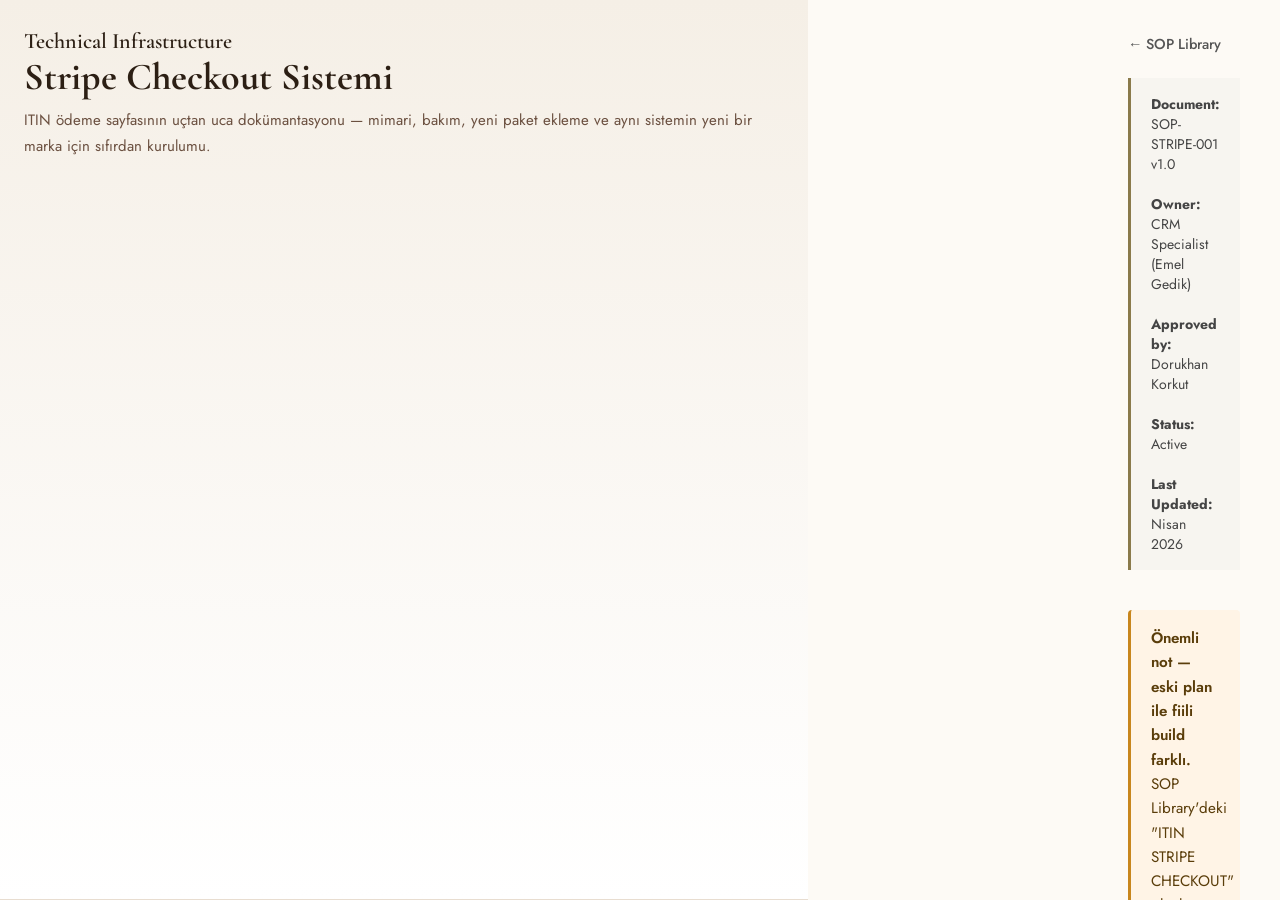
==== stripe_checkout.html @ e81fc083 "Add files via upload" ====
<!DOCTYPE html>
<html lang="tr">
<head>
<meta charset="UTF-8">
<meta name="viewport" content="width=device-width, initial-scale=1.0">
<title>Stripe Checkout Sistemi — Oguz Law SOP Library</title>
<link rel="preconnect" href="https://fonts.googleapis.com">
<link href="https://fonts.googleapis.com/css2?family=Cormorant+Garamond:wght@400;500;600;700&family=Jost:wght@300;400;500;600&family=JetBrains+Mono:wght@400;500&display=swap" rel="stylesheet">
<link rel="stylesheet" href="assets/styles.css">
<style>
/* SOP-specific fallback styles — global styles.css'te tanımlı değilse devreye girer */
.back-link { display: inline-block; margin-bottom: 1.5rem; font-family: 'Jost', sans-serif; font-size: 0.9rem; color: #555; text-decoration: none; }
.back-link:hover { color: #000; }

.doc-meta-bar { display: flex; flex-wrap: wrap; gap: 1.25rem; padding: 1rem 1.25rem; background: #f7f5f0; border-left: 3px solid #8a7a4b; margin: 0 0 2.5rem 0; font-family: 'Jost', sans-serif; font-size: 0.875rem; color: #444; }
.doc-meta-bar span { display: inline-block; }

.sop-section { margin-bottom: 3rem; }
.sop-section h2 { font-family: 'Cormorant Garamond', serif; font-weight: 600; font-size: 1.85rem; margin: 2rem 0 1rem 0; padding-bottom: 0.4rem; border-bottom: 1px solid #e6e0d4; }
.sop-section h3 { font-family: 'Jost', sans-serif; font-weight: 600; font-size: 1.15rem; margin: 1.5rem 0 0.75rem 0; color: #2a2a2a; }
.sop-section p, .sop-section li { font-family: 'Jost', sans-serif; font-size: 0.98rem; line-height: 1.65; color: #333; }
.sop-section ul, .sop-section ol { padding-left: 1.4rem; margin: 0.5rem 0 1rem 0; }
.sop-section li { margin-bottom: 0.4rem; }

.sop-section table { width: 100%; border-collapse: collapse; margin: 1rem 0 1.5rem 0; font-family: 'Jost', sans-serif; font-size: 0.9rem; }
.sop-section th, .sop-section td { padding: 0.65rem 0.85rem; text-align: left; border-bottom: 1px solid #e6e0d4; vertical-align: top; }
.sop-section th { background: #f7f5f0; font-weight: 600; color: #2a2a2a; }
.sop-section td code { font-size: 0.82rem; }

code { font-family: 'JetBrains Mono', monospace; font-size: 0.88em; background: #f4f1ea; padding: 0.1rem 0.4rem; border-radius: 3px; color: #5a4a1f; }
pre { font-family: 'JetBrains Mono', monospace; font-size: 0.85rem; background: #2a2620; color: #e8e2d0; padding: 1rem 1.25rem; border-radius: 4px; overflow-x: auto; line-height: 1.5; margin: 1rem 0; }
pre code { background: transparent; color: inherit; padding: 0; font-size: inherit; }

.callout { padding: 1rem 1.25rem; border-radius: 4px; margin: 1rem 0; font-family: 'Jost', sans-serif; font-size: 0.95rem; line-height: 1.6; }
.callout-warn { background: #fff4e6; border-left: 3px solid #c8861d; color: #5a3d0a; }
.callout-info { background: #eef3f7; border-left: 3px solid #5a7a9b; color: #1f3a55; }
.callout-danger { background: #fbeded; border-left: 3px solid #b54848; color: #5e1f1f; }
.callout strong { font-weight: 600; }

.step-list { counter-reset: step; padding-left: 0; list-style: none; }
.step-list > li { counter-increment: step; padding-left: 2.5rem; position: relative; margin-bottom: 1.1rem; }
.step-list > li::before { content: counter(step); position: absolute; left: 0; top: 0; width: 1.75rem; height: 1.75rem; background: #2a2620; color: #f7f5f0; border-radius: 50%; display: flex; align-items: center; justify-content: center; font-family: 'Jost', sans-serif; font-size: 0.85rem; font-weight: 500; }

.kv-grid { display: grid; grid-template-columns: max-content 1fr; gap: 0.5rem 1.25rem; margin: 0.75rem 0 1.5rem 0; font-family: 'Jost', sans-serif; font-size: 0.92rem; }
.kv-grid dt { font-weight: 600; color: #2a2a2a; }
.kv-grid dd { margin: 0; color: #444; }
</style>
</head>
<body class="site-doc">
<div class="hero">
  <div class="hero-inner">
    <div class="main-header-title">Technical Infrastructure</div>
    <h1 class="hero-title">Stripe Checkout Sistemi</h1>
    <p class="hero-sub">ITIN ödeme sayfasının uçtan uca dokümantasyonu — mimari, bakım, yeni paket ekleme ve aynı sistemin yeni bir marka için sıfırdan kurulumu.</p>
  </div>
</div>

<main class="main">
  <div class="content-area">

    <a href="index.html" class="back-link">← SOP Library</a>

    <div class="doc-meta-bar">
      <span><strong>Document:</strong> SOP-STRIPE-001 v1.0</span>
      <span><strong>Owner:</strong> CRM Specialist (Emel Gedik)</span>
      <span><strong>Approved by:</strong> Dorukhan Korkut</span>
      <span><strong>Status:</strong> Active</span>
      <span><strong>Last Updated:</strong> Nisan 2026</span>
    </div>

    <div class="callout callout-warn">
      <strong>Önemli not — eski plan ile fiili build farklı.</strong> SOP Library'deki "ITIN STRIPE CHECKOUT" planlama dokümanı, Stripe Checkout API (hosted checkout sayfasına redirect) üzerinden anlatılmıştı. <strong>Fiili build farklıdır:</strong> custom HTML formu içinde Stripe Elements + PaymentIntent API kullanılıyor. Bu SOP, fiili build'in dokümantasyonudur. Eski planlama dokümanı referans olarak tutulabilir ama operasyonel kararlarda bu SOP esas alınmalıdır.
    </div>

    <section class="sop-section">
      <h2>1. Amaç</h2>
      <p>Bu SOP, ITIN ödeme sayfasının teknik altyapısını dokümante eder. Ödeme akışının nasıl çalıştığı, hangi servislerin birbirine bağlandığı, gün içinde ne tür hatalarla karşılaşılabileceği, yeni paket eklenmesi gerektiğinde atılacak adımlar ve aynı sistemin yeni bir marka için kurulması istendiğinde izlenecek yol burada anlatılır.</p>
      <p>Bu doküman, sistemi devralacak veya bakımına dahil olacak her ekip üyesi için tek başvuru kaynağıdır.</p>
    </section>

    <section class="sop-section">
      <h2>2. Kapsam</h2>
      <ul>
        <li><strong>Frontend:</strong> Cloudflare Pages üzerinde host edilen tek sayfalık ödeme formu (<code>public/index.html</code>).</li>
        <li><strong>Backend:</strong> Cloudflare Pages Functions (serverless) — üç endpoint: <code>/create-payment-intent</code>, <code>/payment-success</code>, <code>/webhook</code>.</li>
        <li><strong>WordPress entegrasyonu:</strong> her paket için ayrı WordPress sayfası, ödeme formu iframe olarak gömülü.</li>
        <li><strong>Stripe hesabı:</strong> Oguz Law Stripe (live) ve test ortamı.</li>
        <li><strong>HubSpot entegrasyonu:</strong> Forms API submit + opsiyonel CRM API contact update.</li>
      </ul>
      <p>Bu SOP <strong>kapsam dışındadır</strong>: Stripe ürün/fiyat tasarımı (pazarlama kararı), WordPress sayfa içerikleri (içerik ekibi), Stripe ödeme uyuşmazlık (dispute) süreci.</p>
    </section>

    <section class="sop-section">
      <h2>3. Sistem Mimarisi</h2>

      <h3>3.1 Stack</h3>
      <ul>
        <li><strong>Hosting:</strong> Cloudflare Pages (statik sayfa) + Cloudflare Pages Functions (serverless API endpoint'leri). Build adımı yok, output dizini <code>public/</code>.</li>
        <li><strong>Ödeme:</strong> Stripe Elements (kart girişi) + Stripe PaymentIntent API (ödeme oluşturma).</li>
        <li><strong>CRM:</strong> HubSpot Forms API (tüm submit'ler) + HubSpot CRM API (token varsa contact property update).</li>
        <li><strong>Site:</strong> WordPress (paket sayfaları, iframe wrapper).</li>
      </ul>

      <h3>3.2 Repo yapısı</h3>
      <p>GitHub repo: <code>stripe-hubspot-main</code> (hesap: <code>accounts.itin</code>). Cloudflare hesabı: <code>admin@oguz.law</code>.</p>
<pre><code>stripe-hubspot-main/
├── public/
│   ├── index.html           ← Ödeme formu (statik)
│   └── logo.png
├── functions/
│   ├── create-payment-intent.js   → POST /create-payment-intent
│   ├── payment-success.js         → POST /payment-success
│   └── webhook.js                 → POST /webhook
├── DEPLOY-GUIDE.md
└── .gitignore</code></pre>
      <p><code>functions/</code> klasöründeki her dosya, Cloudflare Pages tarafından otomatik olarak aynı isimle bir API endpoint'ine dönüştürülür. Ayrı sunucu yok, Node.js çalıştırılmıyor.</p>

      <h3>3.3 Endpoint sorumlulukları</h3>
      <table>
        <thead><tr><th>Endpoint</th><th>Tetikleyici</th><th>Görev</th></tr></thead>
        <tbody>
          <tr><td><code>POST /create-payment-intent</code></td><td>Frontend formu submit</td><td>Stripe'tan fiyatı çek, customer search/create, PaymentIntent oluştur, metadata'ya UTM + tracking + müşteri bilgisi ekle, <code>client_secret</code> döndür.</td></tr>
          <tr><td><code>POST /payment-success</code></td><td>Frontend, ödeme onaylandıktan sonra</td><td>PaymentIntent'i Stripe'tan tekrar çekip <code>status === 'succeeded'</code> doğrula. HubSpot Forms API'ye submit. Token varsa CRM contact PATCH. PI metadata'sına <code>success_url</code> ekle.</td></tr>
          <tr><td><code>POST /webhook</code></td><td>Stripe webhook</td><td>Şu an sadece event tipini log'luyor. <strong>Gerçek iş yapmıyor</strong> — bilinen risk, bkz. §10.3.</td></tr>
        </tbody>
      </table>
    </section>

    <section class="sop-section">
      <h2>4. Uçtan Uca Ödeme Akışı</h2>
      <ol class="step-list">
        <li><strong>Kullanıcı WordPress paket sayfasını açar.</strong> Her paket için ayrı bir sayfa var (örn. <code>itin.com/standard-itin</code>). Sayfada Cloudflare ödeme formu iframe olarak gömülü, paket query param ile geçiriliyor: <code>?pkg=itin</code>.</li>
        <li><strong>Frontend açılışta UTM ve tracking yakalar.</strong> URL'den okur, <code>localStorage</code> ile birleştirir, <code>hubspotutk</code> cookie'sini de alır. Yakalanan alanlar: <code>utm_source/medium/campaign/term/content/id</code>, <code>gclid</code>, <code>fbclid</code>, <code>msclkid</code>, <code>referrer</code>, <code>landing_page</code>, first/last touch URL ve tarih, <code>page_history</code>, <code>page_views</code>, <code>device</code>, <code>browser_lang</code>.</li>
        <li><strong>Form doldurulur ve submit edilir.</strong> Frontend, <code>POST /create-payment-intent</code> çağırır. Body: email, ad-soyad, telefon, adres, <code>premiumSelected</code>, <code>pkg</code>, tracking bloğu.</li>
        <li><strong>Backend PaymentIntent hazırlar.</strong>
          <ul>
            <li>Stripe API'den base price çeker (gerekirse premium price'ı da).</li>
            <li><code>customers/search</code> ile email'e göre müşteri arar. Bulursa update eder, bulamazsa yeni oluşturur.</li>
            <li>PaymentIntent oluşturur. UTM, tracking, müşteri bilgisi, IP (Cloudflare <code>cf-connecting-ip</code> header'ından), paket bilgisi — hepsi PI <strong>metadata</strong>'sına yazılır.</li>
            <li><code>page_history</code>, Stripe metadata 500 karakter limiti nedeniyle path-only string'e sıkıştırılır.</li>
            <li><code>client_secret</code> frontend'e döner.</li>
          </ul>
        </li>
        <li><strong>Frontend Stripe ile ödemeyi onaylar.</strong> <code>stripe.confirmCardPayment(clientSecret, { payment_method: { card, billing_details } })</code>. Kart bilgisi Stripe'a doğrudan gider, sunucumuza dokunmaz (PCI scope dışında kalırız).</li>
        <li><strong>Ödeme başarılıysa frontend <code>POST /payment-success</code>'a istek atar.</strong> Burada PaymentIntent ID'si, contact data, paket, tracking, success URL gönderilir.</li>
        <li><strong>Backend ödemeyi server-side doğrular ve HubSpot'a yazar.</strong>
          <ul>
            <li>PaymentIntent'i tekrar çekip <code>status === 'succeeded'</code> kontrolü.</li>
            <li>HubSpot Forms API submit (Portal <code>44184085</code>, Form <code>bc104a87-0a64-42e3-abf7-1c9192975a9e</code>). UTM'ler native HubSpot field name'leriyle, <code>hutk</code> context'e ekli, payment info hidden field olarak.</li>
            <li><code>HUBSPOT_ACCESS_TOKEN</code> set ise CRM API üzerinden contact'ı email'le bulup property'leri PATCH eder: <code>payment_status</code>, <code>payment_amount</code>, <code>payment_id</code>, <code>last_payment_date</code>, <code>package_type</code>.</li>
          </ul>
        </li>
        <li><strong>Frontend thank-you sayfasına yönlendirir.</strong> <code>https://itin.com/thank-you/#&lt;params&gt;</code> — hash fragment, query değil (GA ve iframe parent için kasıtlı). Iframe içindeyse <code>window.top.location.href</code> kullanılır, üst pencere yönlendirilir.</li>
      </ol>
    </section>

    <section class="sop-section">
      <h2>5. Paket Konfigürasyonu</h2>

      <h3>5.1 Mevcut paketler ve Stripe Price ID'leri</h3>
      <p>Tek tek tanımlı: backend dosyasında (<code>functions/create-payment-intent.js</code>) ve frontend dosyasında (<code>public/index.html</code>). <strong>İkisi de güncellenmediği sürece paket çalışmaz.</strong></p>
      <table>
        <thead><tr><th>pkg key</th><th>Stripe Price ID</th><th>Display name</th></tr></thead>
        <tbody>
          <tr><td><code>itin</code></td><td><code>price_1SheP001jNNW3HJpUghBCbVh</code></td><td>Standard ITIN Preparation Service</td></tr>
          <tr><td><code>renew-itin</code></td><td><code>price_1ShePm01jNNW3HJpORDDd3qa</code></td><td>Renew ITIN Service</td></tr>
          <tr><td><code>ein</code></td><td><code>price_1SheQT01jNNW3HJplppxkpET</code></td><td>Standard EIN Application</td></tr>
          <tr><td><code>ein-nonres</code></td><td><code>price_1SheQo01jNNW3HJpKbtErtnj</code></td><td>EIN for Non-U.S. Residents</td></tr>
          <tr><td><code>llc</code></td><td><code>price_1SheRO01jNNW3HJpmSPaOINF</code></td><td>Standard LLC Formation</td></tr>
          <tr><td><code>llc-nonres</code></td><td><code>price_1SheRg01jNNW3HJpX6xsYvZq</code></td><td>LLC for Non-U.S. Residents</td></tr>
          <tr><td><code>bank-basic</code></td><td><code>price_1ShekY01jNNW3HJpkMEx12Q4</code></td><td>Basic Bank Account Package</td></tr>
          <tr><td><code>bank-full</code></td><td><code>price_1Sheks01jNNW3HJpw5vHCp9p</code></td><td>Full-Service Banking Setup Bundle</td></tr>
          <tr><td><code>test</code></td><td><code>price_1SpDNq01jNNW3HJplWLshgql</code></td><td>Test ITIN</td></tr>
          <tr><td><code>test2</code></td><td><code>price_1T2vt701jNNW3HJpM1bjMkPg</code></td><td>Test ITIN 2</td></tr>
        </tbody>
      </table>

      <h3>5.2 Premium add-on</h3>
      <ul>
        <li><strong>Live:</strong> <code>price_1SuIWr01jNNW3HJpjoAJkCMa</code></li>
        <li><strong>Test:</strong> <code>price_1SucRy01jNNW3HJp87IDczJ1</code></li>
      </ul>
      <p>Sadece <code>test</code> ve <code>test2</code> paketleri test premium price'ı kullanır. Diğer tüm paketler live premium price'ı kullanır. Bu mantık <code>create-payment-intent.js</code> içinde <code>premiumPriceId</code> değişkeniyle çözümlenir.</p>

      <h3>5.3 Frontend display config</h3>
      <p>Frontend'deki <code>PACKAGES</code> nesnesi <strong>backend ile aynı key'leri</strong> kullanır ama sadece görsel bilgi içerir: <code>name</code> (başlık), <code>sub</code> (alt başlık), <code>base</code> (gösterim fiyatı), <code>upsellDesc</code> (premium upsell açıklaması). Fiili tahsilat tutarı her zaman Stripe'tan çekilir — frontend'deki sayı sadece görsel.</p>

      <div class="callout callout-info">
        <strong>Neden iki yerde tutuyoruz?</strong> Backend Stripe API'yi konuşur, fiyatı her ödeme öncesi gerçek zamanlı çeker (manipülasyon riski yok). Frontend ise sayfa render olur olmaz fiyatı göstermek zorunda — bu yüzden hızlı bir hardcoded değere ihtiyacı var. İki yerde tutarlı kalmaları operasyonel sorumluluktur.
      </div>
    </section>

    <section class="sop-section">
      <h2>6. WordPress Entegrasyonu</h2>
      <p>Mevcut pattern: her paket için ayrı bir WordPress sayfası açılır. Sayfada <strong>HTML widget</strong> içine iframe gömülür. Iframe, Cloudflare Pages URL'ine <code>?pkg=&lt;key&gt;</code> query param ile yönlendirilir.</p>
<pre><code>&lt;div style="max-width:700px;margin:0 auto;"&gt;
  &lt;iframe
    src="https://stripe-hubspot2.pages.dev/?pkg=itin"
    style="width:100%;border:none;min-height:100vh;"
    id="payment-frame"&gt;&lt;/iframe&gt;
&lt;/div&gt;

&lt;script&gt;
window.addEventListener('message', function(e) {
  if (e.data &amp;&amp; e.data.type === 'resize') {
    document.getElementById('payment-frame').style.height = e.data.height + 'px';
  }
});
&lt;/script&gt;</code></pre>
      <p>Iframe yüksekliği <code>postMessage</code> ile ödeme formundan parent pencereye gönderilir, otomatik resize olur. Sayfa template'i <strong>Full Width</strong> olmalı (sidebar yok).</p>
    </section>

    <section class="sop-section">
      <h2>7. Environment Variables</h2>
      <p>Cloudflare Pages → Settings → Environment Variables → Production altında tanımlanır. Değişiklik sonrası <strong>en son deployment'i Retry etmek zorunlu</strong> — yoksa yeni env var'lar pickup edilmez.</p>
      <table>
        <thead><tr><th>Variable</th><th>Zorunlu</th><th>Açıklama</th></tr></thead>
        <tbody>
          <tr><td><code>STRIPE_SECRET_KEY</code></td><td>Evet</td><td><code>sk_live_…</code> — Stripe Dashboard → Developers → API Keys'ten alınır. Yoksa <code>/create-payment-intent</code> 500 döner.</td></tr>
          <tr><td><code>HUBSPOT_ACCESS_TOKEN</code></td><td>Hayır</td><td>Set ise CRM contact property update yapılır. Yoksa sadece Forms API submit gider.</td></tr>
          <tr><td><code>ALLOWED_ORIGIN</code></td><td>Önerilir</td><td>CORS için. Set değilse <code>*</code> fallback (production'da önerilmez).</td></tr>
        </tbody>
      </table>
      <div class="callout callout-warn">
        <strong>Stripe publishable key</strong> (<code>pk_live_…</code>) <code>public/index.html</code> içinde <strong>hardcoded</strong>. Bu güvenlik açığı değildir (publishable key zaten halka açıktır), ama test/live arasında geçişte unutulan alanlardan biridir. Bkz. §10.5.
      </div>
    </section>

    <section class="sop-section">
      <h2>8. UTM ve HubSpot Entegrasyonu</h2>

      <h3>8.1 UTM yakalama</h3>
      <p>Frontend <code>captureUtms()</code> fonksiyonu sayfa açılır açılmaz çalışır:</p>
      <ol>
        <li>URL query string'inden UTM ve tracking parametrelerini okur.</li>
        <li><code>localStorage</code> ile birleştirir (boş kalan alanları doldurur, dolu olanları saklar).</li>
        <li><code>document.referrer</code>'ı yakalar.</li>
        <li><code>hubspotutk</code> cookie'sini okur.</li>
        <li>Device tipi ve browser dilini ekler.</li>
      </ol>

      <h3>8.2 HubSpot Forms API submit</h3>
      <p>Her başarılı ödemede tetiklenir:</p>
      <div class="kv-grid">
        <dt>Portal ID</dt><dd><code>44184085</code></dd>
        <dt>Form ID</dt><dd><code>bc104a87-0a64-42e3-abf7-1c9192975a9e</code></dd>
        <dt>Endpoint</dt><dd><code>https://api.hsforms.com/submissions/v3/integration/submit/&lt;portalId&gt;/&lt;formId&gt;</code></dd>
      </div>
      <p>Submit edilen alanlar: <code>firstname</code>, <code>lastname</code>, <code>email</code>, <code>phone</code>, UTM beşlisi, <code>gclid</code>/<code>fbclid</code>/<code>msclkid</code>/<code>utm_id</code>, <code>referrer</code>, <code>landing_page</code>, <code>payment_status</code>, <code>payment_amount</code>, <code>payment_id</code>, <code>package_type</code>. Context'te <code>hutk</code> taşınır — bu HubSpot'un mevcut browser session'ıyla bağ kurmasını sağlar.</p>

      <h3>8.3 HubSpot CRM API contact update (opsiyonel)</h3>
      <p><code>HUBSPOT_ACCESS_TOKEN</code> set ise: contact email ile aranır, bulunursa property'leri PATCH'lenir. Bu sayede HubSpot'ta contact kaydında payment property'leri güncel kalır. Token yoksa bu adım atlanır, sadece form submit kalır.</p>
    </section>

    <section class="sop-section">
      <h2>9. Bakım ve İşletme</h2>

      <h3>9.1 Deploy</h3>
      <p>GitHub'a <code>main</code> branch'e push otomatik Cloudflare Pages deployment'ını tetikler. Build adımı yok, deployment ortalama 30-60 saniye. <strong>Hotfix'ler doğrudan main'e push edilebilir</strong> — staging branch yok.</p>

      <h3>9.2 Loglar</h3>
      <p>Cloudflare Dashboard → Workers &amp; Pages → ilgili proje → <strong>Functions → Real-time Logs</strong>. Tüm <code>console.log</code>/<code>console.error</code> çıktıları burada görünür. Hata debugging için <code>create-payment-intent.js</code> içindeki <code>debugStep</code> değişkeni ne aşamada hata aldığını söyler (örn. <code>"DEBUG [customer-search]: …"</code>).</p>

      <h3>9.3 Bilinen gotchas</h3>
      <ol>
        <li><strong>Webhook signature verification yok.</strong> <code>webhook.js</code>, Stripe'tan gelen payload'ı parse edip log'luyor ama <code>stripe-signature</code> header'ını doğrulamıyor. Şu an webhook spoof edilebilir. Production'da signature verify edilmeli.</li>
        <li><strong>Webhook handler aslında iş yapmıyor.</strong> Sadece log'luyor. Asıl HubSpot submit <code>/payment-success</code> üzerinden frontend tetiklemesiyle gidiyor. <strong>Risk:</strong> Kullanıcı tarayıcısı <code>/payment-success</code> isteğini atmadan kapatırsa ödeme Stripe'ta görünür ama HubSpot'ta kayıt oluşmaz. <em>Çözüm:</em> webhook'u gerçek handler'a çevirmek (uzun vadeli iş).</li>
        <li><strong>HubSpot submit fail-silent.</strong> Try/catch ile yutuluyor, sadece <code>console.error</code>. Frontend'e hata dönmüyor — kullanıcı thank-you sayfasına gidiyor ama CRM'de kayıt olmamış olabilir. Loglardan kontrol edilmeli.</li>
        <li><strong>Stripe customer search eventual consistency.</strong> Yeni oluşmuş bir customer hemen aranınca bulunamayabilir, sistem yeniden create eder → duplicate Stripe customer oluşur. Çözüm gelecek versiyona kalmıştır; şimdilik aynı email'le çok hızlı arka arkaya iki ödeme yapılırsa Stripe Dashboard'da temizlik gerekebilir.</li>
        <li><strong>Test/Live geçişi manuel.</strong> Otomatik switch yok. Test'e geçmek için: <code>public/index.html</code>'de <code>stripe_pk</code> değerini <code>pk_test_…</code> ile değiştir + Cloudflare env var'larında <code>STRIPE_SECRET_KEY</code>'i <code>sk_test_…</code> yap + deployment retry. Live'a dönüşte aynı işlemi tersine yap.</li>
        <li><strong>Stripe metadata 500 karakter limiti.</strong> <code>page_history</code> kırpılıyor ama uzun referrer/URL'lerde Stripe API 400 dönebilir. Yeni alan eklerken <code>.substring(0, 500)</code> uygulanmalı.</li>
        <li><strong>Iframe'in yüksekliği parent'a postMessage ile gidiyor.</strong> Parent script'i çalışmazsa scroll bar oluşur. WordPress sayfası kurulurken script'in eklendiğinden emin ol.</li>
      </ol>

      <h3>9.4 Test kartları</h3>
      <table>
        <thead><tr><th>Kart</th><th>Sonuç</th></tr></thead>
        <tbody>
          <tr><td><code>4242 4242 4242 4242</code></td><td>Başarılı</td></tr>
          <tr><td><code>4000 0000 0000 0002</code></td><td>Reddedildi</td></tr>
          <tr><td><code>4000 0027 6000 3184</code></td><td>3D Secure prompt</td></tr>
        </tbody>
      </table>
      <p>Geçerli herhangi bir gelecek tarihi ve 3 haneli CVC kullanılabilir.</p>
    </section>

    <section class="sop-section">
      <h2>10. Yeni Paket Ekleme — Adım Adım</h2>
      <p>Mevcut sisteme yeni bir paket eklemek istendiğinde izlenecek sıra. Mevcut marka için (yani aynı Stripe ve HubSpot hesabı altında) geçerlidir; yeni marka için bkz. §11.</p>

      <ol class="step-list">
        <li><strong>Stripe Dashboard'da product ve price oluştur.</strong> Stripe → Products → Add product. Tek seferlik ödeme (one-time) seç, fiyatı gir, kaydet. Oluşan <strong>Price ID</strong>'yi kopyala (<code>price_…</code> ile başlar). Test mod ve live mod için ayrı Price ID'ler vardır — ikisini de oluştur.</li>

        <li><strong>Backend'i güncelle:</strong> <code>functions/create-payment-intent.js</code>. Dosyanın en üstündeki <code>PACKAGES</code> nesnesine yeni satır ekle:
<pre><code>'yeni-paket-key': {
    price: 'price_XXXXXXXXXX',
    name: 'Görünür Paket Adı'
}</code></pre>
        </li>

        <li><strong>Frontend'i güncelle:</strong> <code>public/index.html</code>. <code>PACKAGES</code> nesnesine aynı key ile yeni satır ekle:
<pre><code>'yeni-paket-key': {
    name: 'Görünür Paket Adı',
    sub: 'Alt başlık',
    base: 297,
    upsellDesc: 'Premium upsell açıklaması.'
}</code></pre>
          <strong>Önemli:</strong> Backend ve frontend key'leri tıpatıp aynı olmalı. Tutarsızlık olursa frontend default <code>itin</code>'e döner.
        </li>

        <li><strong>Commit ve push.</strong> Git üzerinden main branch'e push. Cloudflare Pages otomatik deploy eder, yaklaşık 30-60 saniye.</li>

        <li><strong>WordPress'te yeni paket sayfası oluştur.</strong> Yeni sayfa aç, HTML widget ekle, §6'daki iframe kodunu kopyala, <code>?pkg=yeni-paket-key</code> olarak güncelle. Template Full Width yap. Yayınla.</li>

        <li><strong>Test modunda doğrula.</strong> Önce test moduna geç (§9.3 madde 5). Yeni paket sayfasını aç, test kartı ile ödeme dene. Kontrol listesi:
          <ul>
            <li>Ödeme formunda doğru paket adı, fiyat, premium açıklaması görünüyor mu?</li>
            <li>Test kartı ile ödeme tamamlanıyor mu?</li>
            <li>Stripe Dashboard'ta PaymentIntent oluşmuş ve metadata'da paket bilgisi doğru mu?</li>
            <li>HubSpot'a contact düşüyor mu? (Form submission'ları kontrol et.)</li>
            <li>Thank-you sayfasına yönlendirme oluyor mu?</li>
          </ul>
        </li>

        <li><strong>Live moda geri dön.</strong> Test pk/sk değerlerini geri al, deployment retry et.</li>

        <li><strong>Live ortamda son bir kontrol yap.</strong> Mümkünse en düşük tutarlı bir test paketi üzerinden gerçek bir ödeme dene (sonradan refund), çünkü test mod ve live mod arasında bazen farklılıklar çıkabilir.</li>
      </ol>
    </section>

    <section class="sop-section">
      <h2>11. Yeni Marka için Sıfırdan Kurulum — Adım Adım</h2>
      <p>Aynı sistemin başka bir marka (örn. yeni bir LLC, ayrı bir hizmet hattı) için kurulması gerektiğinde izlenecek yol. Bu, mevcut sistemin <strong>klonlanıp</strong> yeni Stripe ve HubSpot hesaplarına bağlanmasıdır.</p>

      <h3>11.1 Hazırlık</h3>
      <ol class="step-list">
        <li><strong>Stripe hesabını hazırla.</strong> Yeni marka için ayrı bir Stripe hesabı varsa o kullanılır; yoksa mevcut hesap altında ürün eklenebilir (multi-brand karar). Karar netleşene kadar başlamayın.</li>
        <li><strong>HubSpot brand kararı.</strong> Aynı HubSpot portal'ı içinde ayrı brand olarak mı kurulacak, yoksa ayrı portal'a mı gidecek? <em>Bkz. SOP Library → "HubSpot Internal Kurallar"</em>. Genelde aynı portal'da brand olarak ayrılır.</li>
        <li><strong>Domain ve URL planı.</strong> Ödeme sayfası hangi subdomain altında olacak? (örn. <code>pay.yenimarka.com</code>). WordPress siteye bağlanacak mı?</li>
      </ol>

      <h3>11.2 Stripe ürünlerini ve fiyatlarını oluştur</h3>
      <ol class="step-list">
        <li>Stripe Dashboard → Products → her paket için product + price oluştur.</li>
        <li>Premium add-on varsa onu da ayrı price olarak oluştur.</li>
        <li>Hem test hem live için ayrı Price ID'ler kaydet — iki ortam ayrı yönetilir.</li>
        <li>Tüm Price ID'leri bir dokümana not et (örn. Google Sheets) — repo güncellenirken bu dokümandan kopyalanacak.</li>
      </ol>

      <h3>11.3 HubSpot tarafını hazırla</h3>
      <ol class="step-list">
        <li>HubSpot → Marketing → Forms → yeni form oluştur. Form ödeme akışına özel: <code>firstname</code>, <code>lastname</code>, <code>email</code>, <code>phone</code> + UTM alanları + payment hidden field'ları (<code>payment_status</code>, <code>payment_amount</code>, <code>payment_id</code>, <code>package_type</code>).</li>
        <li>Form'un brand'ini doğru seç (HubSpot Internal Kurallar SOP'una göre).</li>
        <li><strong>Portal ID</strong> ve <strong>Form GUID</strong> değerlerini al — repo'da bunlar değişecek.</li>
        <li>(Opsiyonel) HubSpot Private App üzerinden access token oluştur — CRM contact property update'i için. Custom property olarak <code>payment_status</code>, <code>payment_amount</code>, <code>payment_id</code>, <code>last_payment_date</code>, <code>package_type</code> ekle (yoksa).</li>
      </ol>

      <h3>11.4 Repo'yu klonla ve özelleştir</h3>
      <ol class="step-list">
        <li>Mevcut <code>stripe-hubspot-main</code> repo'sunu yeni bir repo'ya kopyala (örn. <code>stripe-hubspot-yenimarka</code>). Fork değil, yeni repo — birbirinden bağımsız ilerleyecekler.</li>

        <li><strong><code>functions/create-payment-intent.js</code></strong> içinde:
          <ul>
            <li><code>PACKAGES</code> nesnesini yeni markanın paketleriyle baştan yaz.</li>
            <li><code>PREMIUM_PRICE</code> ve <code>PREMIUM_TEST</code> sabitlerini yeni Price ID'lerle güncelle (premium add-on yoksa kaldır).</li>
          </ul>
        </li>

        <li><strong><code>functions/payment-success.js</code></strong> içinde:
          <ul>
            <li><code>HS_PORTAL_ID</code> ve <code>HS_FORM_ID</code> değerlerini yeni HubSpot bilgileriyle değiştir.</li>
            <li>HubSpot custom property isimleri farklıysa <code>updateHubSpotContact</code> içindeki property map'i güncelle.</li>
          </ul>
        </li>

        <li><strong><code>public/index.html</code></strong> içinde:
          <ul>
            <li><code>PACKAGES</code> nesnesini yeni markanın paketleriyle baştan yaz (backend'le birebir aynı key'ler).</li>
            <li><code>CFG.stripe_pk</code> değerini yeni markanın <code>pk_live_…</code> publishable key'iyle değiştir.</li>
            <li>Logo'yu <code>public/logo.png</code> içinde değiştir.</li>
            <li>Başlıklar, renkler, success URL (<code>https://yenimarka.com/thank-you/#…</code>) gibi marka-spesifik alanları güncelle.</li>
          </ul>
        </li>

        <li><strong><code>DEPLOY-GUIDE.md</code></strong>'i güncelle — yeni domain, yeni env var değerleri, yeni Stripe hesabı referansları. Bu doküman başka birisi devraldığında ilk okuyacağı şey.</li>
      </ol>

      <h3>11.5 Cloudflare Pages projesi oluştur</h3>
      <ol class="step-list">
        <li>Cloudflare Dashboard → Workers &amp; Pages → Create → Pages → Connect to Git → yeni repo'yu seç.</li>
        <li>Build command boş, build output dir <code>public</code>.</li>
        <li>Save and Deploy. İlk deploy <code>&lt;proje-adi&gt;.pages.dev</code> URL'ini verir.</li>
        <li>Settings → Environment Variables → Production:
          <ul>
            <li><code>STRIPE_SECRET_KEY</code>: yeni markanın <code>sk_live_…</code></li>
            <li><code>HUBSPOT_ACCESS_TOKEN</code>: (opsiyonel)</li>
            <li><code>ALLOWED_ORIGIN</code>: <code>https://yenimarka.com</code></li>
          </ul>
        </li>
        <li>Deployments → en son deployment'ı Retry — env var'lar pickup olur.</li>
        <li><strong>(Önerilir)</strong> Custom domain ekle: <code>pay.yenimarka.com</code> CNAME → <code>&lt;proje-adi&gt;.pages.dev</code>.</li>
      </ol>

      <h3>11.6 Stripe webhook bağla</h3>
      <ol class="step-list">
        <li>Stripe Dashboard → Developers → Webhooks → Add endpoint.</li>
        <li>URL: <code>https://pay.yenimarka.com/webhook</code> (veya pages.dev URL'i).</li>
        <li>Event'ler: <code>payment_intent.succeeded</code>, <code>payment_intent.payment_failed</code>.</li>
        <li><div class="callout callout-warn" style="margin: 0.5rem 0;"><strong>Hatırlatma:</strong> webhook handler şu an signature verify etmiyor (§9.3 madde 1). Yeni marka kurulumu fırsattır — bu handler'ı düzgün implemente et: webhook secret'ı env var'a koy, signature doğrula, gerçek HubSpot submit'i webhook'tan tetikle (frontend bağımlılığını kaldır).</div></li>
      </ol>

      <h3>11.7 WordPress entegrasyonu</h3>
      <ol class="step-list">
        <li>Yeni markanın WordPress sitesinde her paket için ayrı sayfa aç.</li>
        <li>Her sayfada §6'daki iframe kodunu kullan, <code>src</code>'yi yeni Cloudflare URL'ine çevir, <code>?pkg=&lt;key&gt;</code> uygun olsun.</li>
        <li>Sayfa template'i Full Width.</li>
        <li>Yayınlamadan önce iframe yüksekliğinin postMessage ile düzgün resize olduğunu kontrol et.</li>
      </ol>

      <h3>11.8 Test ve canlıya alma</h3>
      <ol class="step-list">
        <li>İlk deploy'ı önce test mod ile yap: <code>pk_test_…</code> + <code>sk_test_…</code>.</li>
        <li>Her paket sayfasını test kartıyla test et (§9.4).</li>
        <li>Stripe Dashboard ve HubSpot'ta verinin düzgün düştüğünü kontrol et — özellikle UTM ve metadata.</li>
        <li>Test geçtikten sonra live anahtarlara geç, deployment retry.</li>
        <li>Live ortamda en düşük tutarlı paketle 1 gerçek ödeme yap, refund et — production sanity check.</li>
        <li>Test mode onayı için <strong>Dorukhan Korkut</strong>'a not düş (mevcut sistemde olduğu gibi).</li>
      </ol>
    </section>

    <section class="sop-section">
      <h2>12. Zapier Entegrasyonu (Legacy)</h2>
      <p>Zapier'da iki Zap bu ödeme akışına bağlı: <strong>Zap #15</strong> (Stripe → completed checkout session) ve <strong>Zap #18</strong> (Stripe → new payment). <em>Bkz. Zapier Active Automations — Master Reference.</em></p>
      <p>Mevcut custom checkout (PaymentIntent) sistemi bu Zap'ları doğrudan tetiklemez. Ancak <strong>eski Stripe Payment Link'ler hâlâ aktif</strong> — birisi eski bir link üzerinden ödeme yaparsa Zap #15 ve #18 devreye girer. Bu yüzden iki Zap da kapatılmamalı, legacy fallback olarak duruyor.</p>
      <div class="callout callout-info">
        Yeni paket eklerken eski Payment Link'lerle bir alakası yok — onları görmezden gelebilirsin. Yeni marka kurulumunda da Zapier tarafına dokunmaya gerek yok, çünkü yeni sistemde HubSpot submit doğrudan <code>/payment-success</code> üzerinden gidiyor.
      </div>
    </section>

    <section class="sop-section">
      <h2>13. Owner ve İletişim</h2>
      <div class="kv-grid">
        <dt>Sistem sahibi</dt><dd>Emel Gedik (CRM Specialist)</dd>
        <dt>Test mode onayı</dt><dd>Dorukhan Korkut</dd>
        <dt>GitHub hesabı</dt><dd><code>accounts.itin@…</code></dd>
        <dt>Cloudflare hesabı</dt><dd><code>admin@oguz.law</code></dd>
        <dt>Stripe hesabı</dt><dd>Oguz Law Stripe (live + test)</dd>
        <dt>HubSpot Portal</dt><dd><code>44184085</code></dd>
      </div>
    </section>

    <section class="sop-section">
      <h2>14. İlgili Dokümanlar</h2>
      <ul>
        <li><strong>Zapier Active Automations — Master Reference</strong> (Zap #15, #16, #17, #18 — eski Payment Link akışı)</li>
        <li><strong>HubSpot Internal Kurallar</strong> (yeni marka kurulumunda brand seçimi)</li>
        <li><strong>WhatsApp UTM Tracking SOP v1.1</strong> (UTM mantığının diğer tarafı — kullandığımız UTM key'leri tutarlı kalsın diye)</li>
        <li>Repo: <code>stripe-hubspot-main</code> (GitHub) — güncel kod ve <code>DEPLOY-GUIDE.md</code></li>
        <li>Eski planlama dokümanı: <em>SOP Library → ITIN STRIPE CHECKOUT</em> — referans için, fiili build farklıdır (bkz. üstteki uyarı).</li>
      </ul>
    </section>

    <section class="sop-section">
      <h2>15. İyileştirme Önerileri (Backlog)</h2>
      <p>Sistemin şu an çalışan ama gelecekte ele alınması gereken noktaları:</p>
      <ol>
        <li>Webhook signature verification'ı implemente et — şu an spoof edilebilir durumda.</li>
        <li>HubSpot submit'i webhook'a taşı — frontend kapanırsa kayıt kaybolma riskini ortadan kaldırır.</li>
        <li>Test/live geçişini env var ile otomatikleştir — publishable key hardcoded olmaktan çıksın.</li>
        <li>Stripe customer search retry mantığı ekle — duplicate customer riskine karşı.</li>
        <li>HubSpot submit hatalarını monitoring'e bağla (örn. Slack alert) — fail-silent davranışı yerine.</li>
      </ol>
    </section>

    <p class="footer-note">Oguz Law Internal — Confidential</p>

  </div>
</main>
</body>
</html>
---- assets/styles.css ----
:root {
  --bg:#FDFAF5;--sidebar-bg:#1C1410;--sidebar-hover:#2E1F16;--sidebar-active:#3D2A1E;
  --accent:#C9873A;--accent-light:#E8A85C;--text:#2C1F14;--text-light:#6B5040;
  --text-muted:#9B7A5E;--border:#E8DDD0;--card-bg:#FFFFFF;--header-bg:#F5EFE6;
  --code-bg:#1C1410;--shadow:0 2px 16px rgba(44,31,20,.08);--shadow-hover:0 8px 32px rgba(44,31,20,.16);
  --sidebar-w:280px;
}
*{margin:0;padding:0;box-sizing:border-box;}html{scroll-behavior:smooth;}
body{font-family:'Jost',sans-serif;background:var(--bg);color:var(--text);display:flex;height:100vh;overflow:hidden;}
.sidebar{width:var(--sidebar-w);min-width:var(--sidebar-w);background:var(--sidebar-bg);height:100vh;overflow-y:auto;display:flex;flex-direction:column;position:fixed;left:0;top:0;bottom:0;z-index:100;scrollbar-width:thin;scrollbar-color:#3D2A1E transparent;}
.sidebar::-webkit-scrollbar{width:4px;}.sidebar::-webkit-scrollbar-thumb{background:#3D2A1E;border-radius:2px;}
.sidebar-logo{padding:28px 20px 20px;border-bottom:1px solid rgba(201,135,58,.2);}
.sidebar-logo-mark{font-family:'Cormorant Garamond',serif;font-size:20px;font-weight:700;color:var(--accent-light);display:block;}
.sidebar-logo-sub{font-size:10px;font-weight:500;letter-spacing:.12em;text-transform:uppercase;color:rgba(201,135,58,.5);display:block;margin-top:2px;}
.search-wrap{padding:16px 16px 12px;border-bottom:1px solid rgba(255,255,255,.05);}
.search-input{width:100%;background:rgba(255,255,255,.06);border:1px solid rgba(201,135,58,.2);border-radius:8px;padding:9px 12px 9px 34px;color:#F5EDE0;font-family:'Jost',sans-serif;font-size:13px;outline:none;transition:border-color .2s;background-image:url("data:image/svg+xml,%3Csvg xmlns='http://www.w3.org/2000/svg' width='14' height='14' viewBox='0 0 24 24' fill='none' stroke='%23C9873A' stroke-width='2'%3E%3Ccircle cx='11' cy='11' r='8'/%3E%3Cpath d='m21 21-4.35-4.35'/%3E%3C/svg%3E");background-repeat:no-repeat;background-position:10px center;}
.search-input::placeholder{color:rgba(255,255,255,.3);}.search-input:focus{border-color:var(--accent);}
.nav-content{padding:12px 0 40px;flex:1;}
.cat-section{margin-bottom:4px;}
.cat-label{font-size:10px;font-weight:600;letter-spacing:.1em;text-transform:uppercase;color:var(--accent);padding:12px 16px 6px;opacity:.8;}
.doc-list{list-style:none;padding:0 8px;}
.doc-link{display:block;padding:8px 12px;color:rgba(245,237,224,.7);text-decoration:none;font-size:12.5px;border-radius:6px;transition:all .15s;line-height:1.4;margin-bottom:1px;}
.doc-link:hover{background:var(--sidebar-hover);color:var(--accent-light);}
.doc-link.active{background:var(--sidebar-active);color:var(--accent-light);font-weight:500;}
.main{margin-left:var(--sidebar-w);flex:1;height:100vh;overflow-y:auto;scrollbar-width:thin;scrollbar-color:var(--border) transparent;}
.main::-webkit-scrollbar{width:6px;}.main::-webkit-scrollbar-thumb{background:var(--border);border-radius:3px;}
.main-header{position:sticky;top:0;z-index:50;background:var(--header-bg);border-bottom:1px solid var(--border);padding:16px 40px;display:flex;align-items:center;justify-content:space-between;}
.main-header-title{font-family:'Cormorant Garamond',serif;font-size:22px;font-weight:600;color:var(--text);}
.header-meta{font-size:12px;color:var(--text-muted);}
.content-area{padding:32px 40px 80px;max-width:1100px;}
.cat-section-main{margin-bottom:48px;}
.cat-heading{font-family:'Cormorant Garamond',serif;font-size:28px;font-weight:600;color:var(--text);margin-bottom:20px;padding-bottom:12px;border-bottom:2px solid var(--accent);display:inline-flex;align-items:center;gap:10px;}
.doc-card{background:var(--card-bg);border:1px solid var(--border);border-radius:12px;margin-bottom:16px;box-shadow:var(--shadow);overflow:hidden;transition:box-shadow .2s;}
.doc-card:hover{box-shadow:var(--shadow-hover);}.doc-card.expanded{border-color:var(--accent);}
.doc-header{padding:20px 24px;display:flex;gap:24px;align-items:flex-start;cursor:pointer;transition:background .15s;}
.doc-header:hover{background:#FEFDF8;}.doc-header-left{min-width:200px;flex-shrink:0;}.doc-header-right{flex:1;}
.doc-badge{display:inline-block;font-size:10px;font-weight:600;letter-spacing:.08em;text-transform:uppercase;color:var(--accent);background:rgba(201,135,58,.1);border:1px solid rgba(201,135,58,.3);border-radius:4px;padding:2px 8px;margin-bottom:8px;}
.doc-title{font-family:'Cormorant Garamond',serif;font-size:18px;font-weight:600;color:var(--text);line-height:1.3;margin-bottom:4px;}
.doc-meta{font-size:11px;color:var(--text-muted);}
.doc-summary{font-size:13.5px;color:var(--text-light);line-height:1.6;margin-bottom:12px;}
.expand-btn{background:transparent;border:1px solid var(--accent);color:var(--accent);font-family:'Jost',sans-serif;font-size:12px;font-weight:500;padding:6px 14px;border-radius:6px;cursor:pointer;transition:all .15s;}
.expand-btn:hover{background:var(--accent);color:white;}
.doc-body{border-top:1px solid var(--border);padding:32px 40px;font-size:14.5px;line-height:1.75;color:var(--text);}
.doc-body h2{font-family:'Cormorant Garamond',serif;font-size:24px;font-weight:700;color:var(--text);margin:32px 0 16px;padding-bottom:8px;border-bottom:1px solid var(--border);}
.doc-body h2:first-child{margin-top:0;}
.doc-body h3{font-family:'Jost',sans-serif;font-size:16px;font-weight:600;color:var(--text);margin:24px 0 10px;}
.doc-body h4{font-family:'Jost',sans-serif;font-size:13.5px;font-weight:600;color:var(--accent);text-transform:uppercase;letter-spacing:.06em;margin:20px 0 8px;}
.doc-body p{margin-bottom:12px;}.doc-body ul,.doc-body ol{padding-left:22px;margin-bottom:14px;}.doc-body li{margin-bottom:5px;}
.doc-body hr{border:none;border-top:1px solid var(--border);margin:28px 0;}
.doc-body strong{font-weight:600;}.doc-body em{font-style:italic;color:var(--text-light);}
.doc-body code{font-family:'JetBrains Mono',monospace;font-size:12.5px;background:rgba(201,135,58,.1);color:#8B5E3C;border-radius:4px;padding:1px 6px;}
.doc-body pre{font-family:'JetBrains Mono',monospace;font-size:12.5px;background:var(--code-bg);color:#E8C99A;border-radius:10px;padding:20px 24px;overflow-x:auto;margin:16px 0;line-height:1.7;border-left:3px solid var(--accent);}
.doc-body a{color:var(--accent);text-decoration:underline;text-underline-offset:2px;}
.table-wrap{overflow-x:auto;margin:16px 0;border-radius:10px;border:1px solid var(--border);}
.doc-body table{width:100%;border-collapse:collapse;font-size:13.5px;}
.doc-body thead{background:var(--header-bg);}
.doc-body th{padding:10px 14px;text-align:left;font-weight:600;font-size:12px;text-transform:uppercase;letter-spacing:.05em;color:var(--text-light);white-space:nowrap;}
.doc-body td{padding:10px 14px;border-top:1px solid var(--border);vertical-align:top;line-height:1.55;}
.doc-body tr:hover td{background:#FEFAF3;}
.badge-on{color:#2E7D32;font-weight:600;font-size:11px;}
.status-ok{color:#2E7D32;font-weight:600;}.status-fail{color:#C62828;font-weight:600;}.status-warn{color:#E65100;font-weight:600;}
.warning-box{background:#FFF8EE;border-left:4px solid var(--accent);border-radius:0 8px 8px 0;padding:14px 18px;margin:16px 0;font-size:13.5px;color:#5C3200;line-height:1.6;}
.info-box{background:#F0F4FF;border-left:4px solid #4A6FA5;border-radius:0 8px 8px 0;padding:14px 18px;margin:16px 0;font-size:13.5px;color:#1A2F5E;line-height:1.6;}
.flow-box{background:linear-gradient(135deg,#1C1410,#2E1F16);color:#E8C99A;border-radius:10px;padding:24px 28px;margin:16px 0;font-family:'JetBrains Mono',monospace;font-size:13px;line-height:2;}
.search-results-info{padding:12px 40px;background:rgba(201,135,58,.08);border-bottom:1px solid var(--border);font-size:13px;color:var(--text-light);display:none;}
.step-block{display:flex;gap:16px;margin:16px 0;align-items:flex-start;}
.step-num{flex-shrink:0;width:32px;height:32px;background:var(--accent);color:white;border-radius:50%;display:flex;align-items:center;justify-content:center;font-weight:700;font-size:14px;font-family:'Jost',sans-serif;margin-top:2px;}
.step-content{flex:1;padding-top:4px;}
.step-content strong{display:block;font-size:15px;font-weight:600;color:var(--text);margin-bottom:6px;}
.code-block{font-family:'JetBrains Mono',monospace;font-size:12.5px;background:var(--code-bg);color:#E8C99A;border-radius:10px;padding:20px 24px;overflow-x:auto;margin:16px 0;line-height:1.7;border-left:3px solid var(--accent);white-space:pre;}
.badge-sm{display:inline-block;font-size:10px;font-weight:600;letter-spacing:.06em;text-transform:uppercase;color:var(--accent);background:rgba(201,135,58,.1);border:1px solid rgba(201,135,58,.25);border-radius:3px;padding:1px 6px;}
.badge-sm.muted{color:var(--text-muted);background:rgba(155,122,94,.08);border-color:rgba(155,122,94,.2);}
.badge-off{display:inline-block;font-size:10px;font-weight:700;letter-spacing:.08em;text-transform:uppercase;color:#C62828;background:rgba(198,40,40,.08);border:1px solid rgba(198,40,40,.3);border-radius:3px;padding:1px 7px;margin-left:8px;vertical-align:middle;}
.badge-resolved{display:inline-block;font-size:10px;font-weight:700;letter-spacing:.08em;text-transform:uppercase;color:#2E7D32;background:rgba(46,125,50,.08);border:1px solid rgba(46,125,50,.3);border-radius:3px;padding:1px 7px;margin-left:8px;vertical-align:middle;}
tr.zap-off td{background:rgba(198,40,40,.03);}
tr.zap-off td:first-child,tr.zap-off td:nth-child(2){opacity:.75;}
.img-wrap{margin:16px 0;}.img-caption{font-size:12px;color:var(--text-muted);font-style:italic;margin-top:6px;margin-bottom:16px;line-height:1.5;}

body.site-home{display:block;height:auto;overflow:auto;}
body.site-home .main{margin-left:0;height:auto;overflow:visible;}
body.site-home .content-area{max-width:1200px;margin:0 auto;}
body.doc-page{display:block;height:auto;overflow:auto;}
.doc-page .page-wrap{max-width:980px;margin:0 auto;padding:32px 24px 80px;}
.back-link{display:inline-flex;align-items:center;gap:8px;color:var(--accent);text-decoration:none;font-weight:500;margin-bottom:20px;}
.hero{background:linear-gradient(180deg,var(--header-bg),#fff);border-bottom:1px solid var(--border);padding:28px 24px;}
.hero-inner{max-width:1200px;margin:0 auto;}
.hero-title{font-family:'Cormorant Garamond',serif;font-size:38px;font-weight:700;margin-bottom:8px;}
.hero-sub{color:var(--text-light);font-size:15px;max-width:760px;line-height:1.7;}
.grid{display:grid;grid-template-columns:repeat(auto-fit,minmax(280px,1fr));gap:18px;}
.home-card{background:var(--card-bg);border:1px solid var(--border);border-radius:14px;padding:22px;box-shadow:var(--shadow);transition:transform .15s,box-shadow .15s;display:block;text-decoration:none;color:inherit;}
.home-card:hover{transform:translateY(-2px);box-shadow:var(--shadow-hover);}
.home-card .doc-title{margin-bottom:8px;}
.home-card .doc-summary{margin-bottom:0;}
.section-title{font-family:'Cormorant Garamond',serif;font-size:30px;font-weight:700;margin:34px 0 18px;}
.footer-note{font-size:12px;color:var(--text-muted);margin-top:28px;}
@media (max-width: 900px){.hero-title{font-size:30px}.doc-body{padding:24px 18px}.main-header{padding:14px 18px}.content-area{padding:22px 18px 60px}}
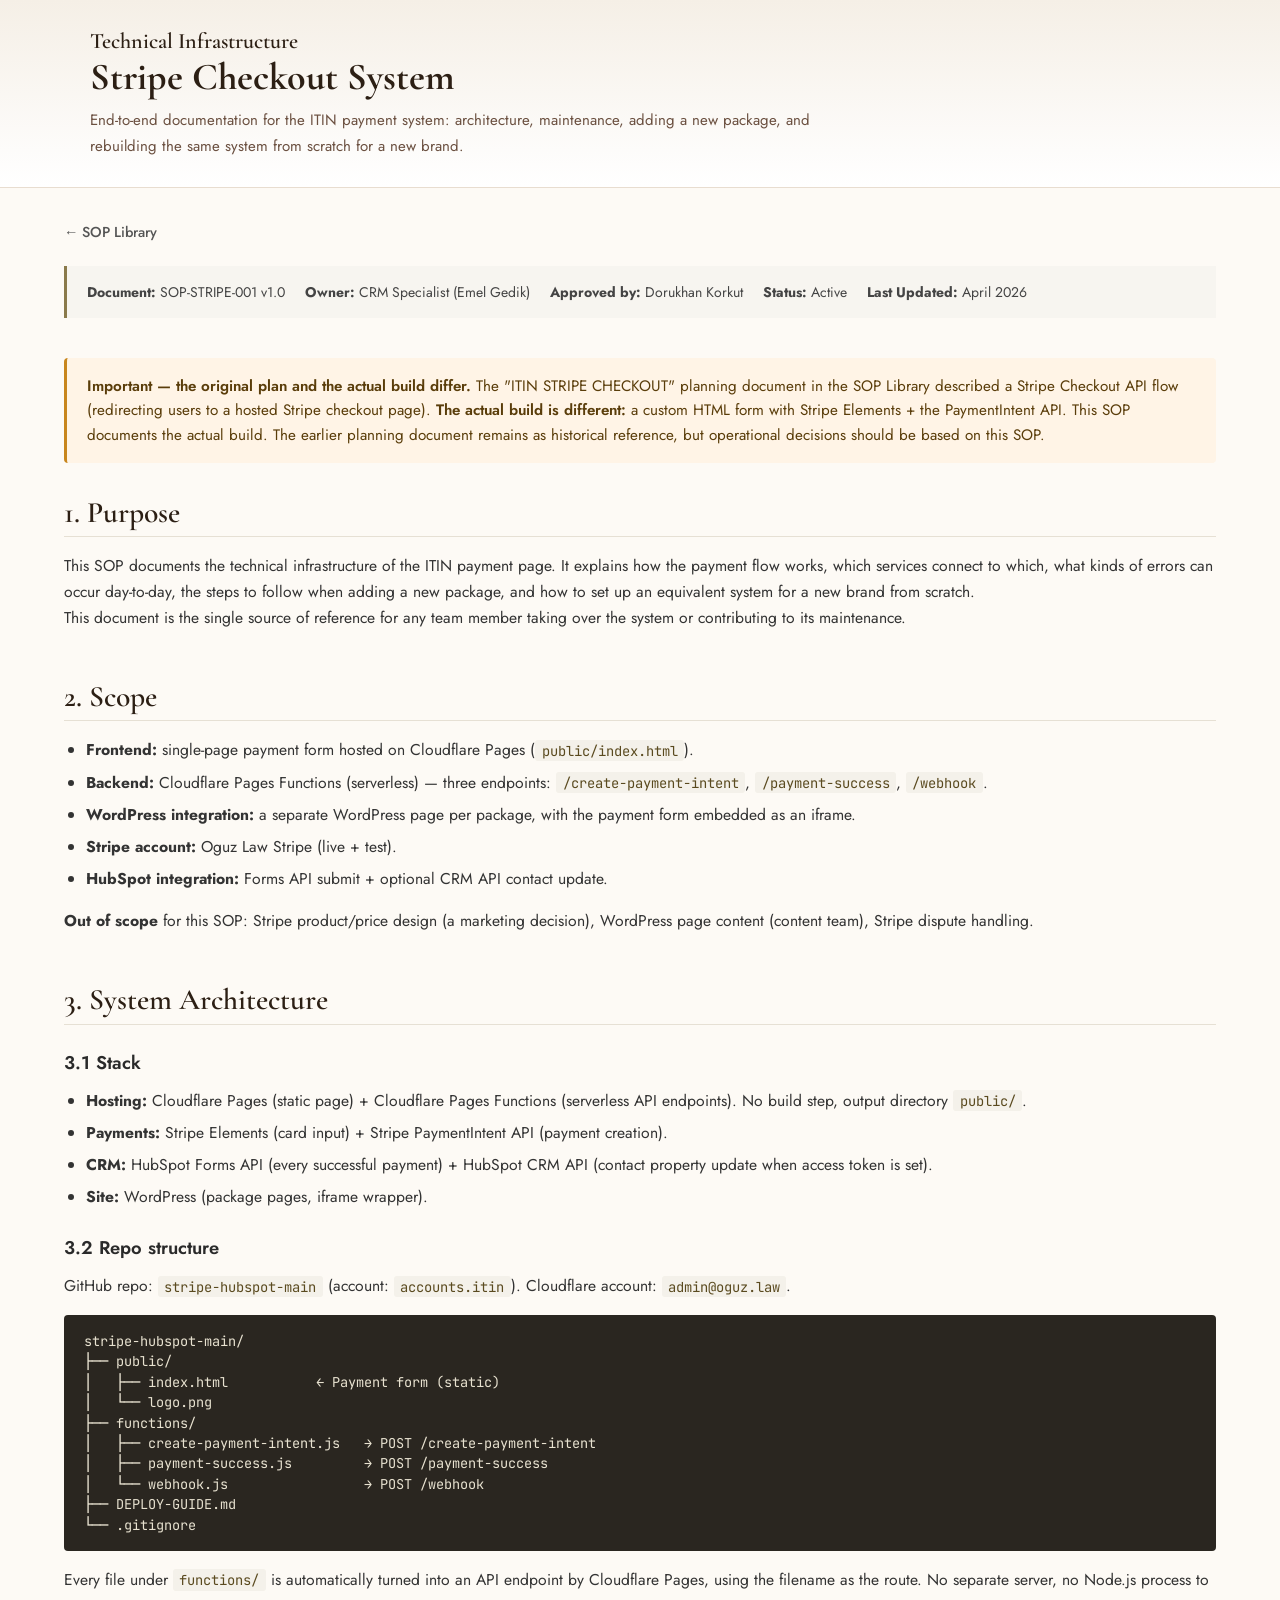
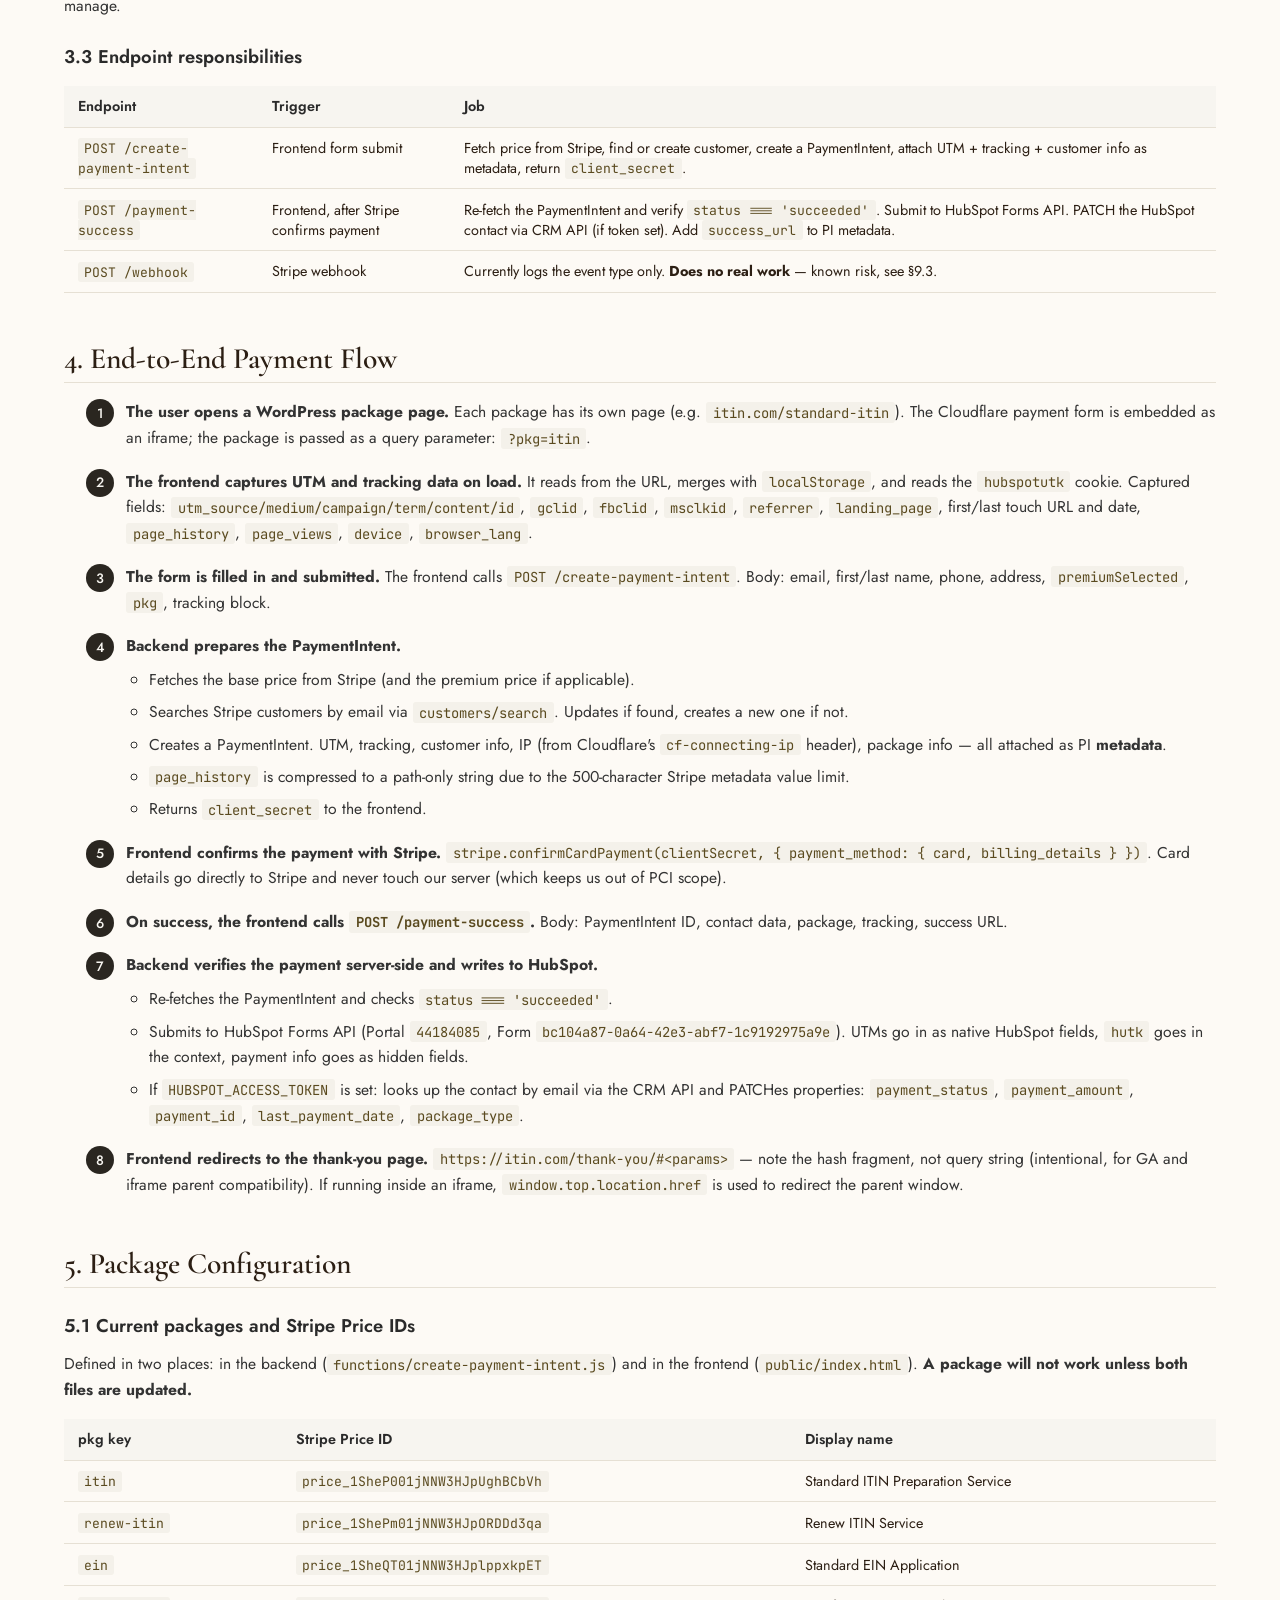
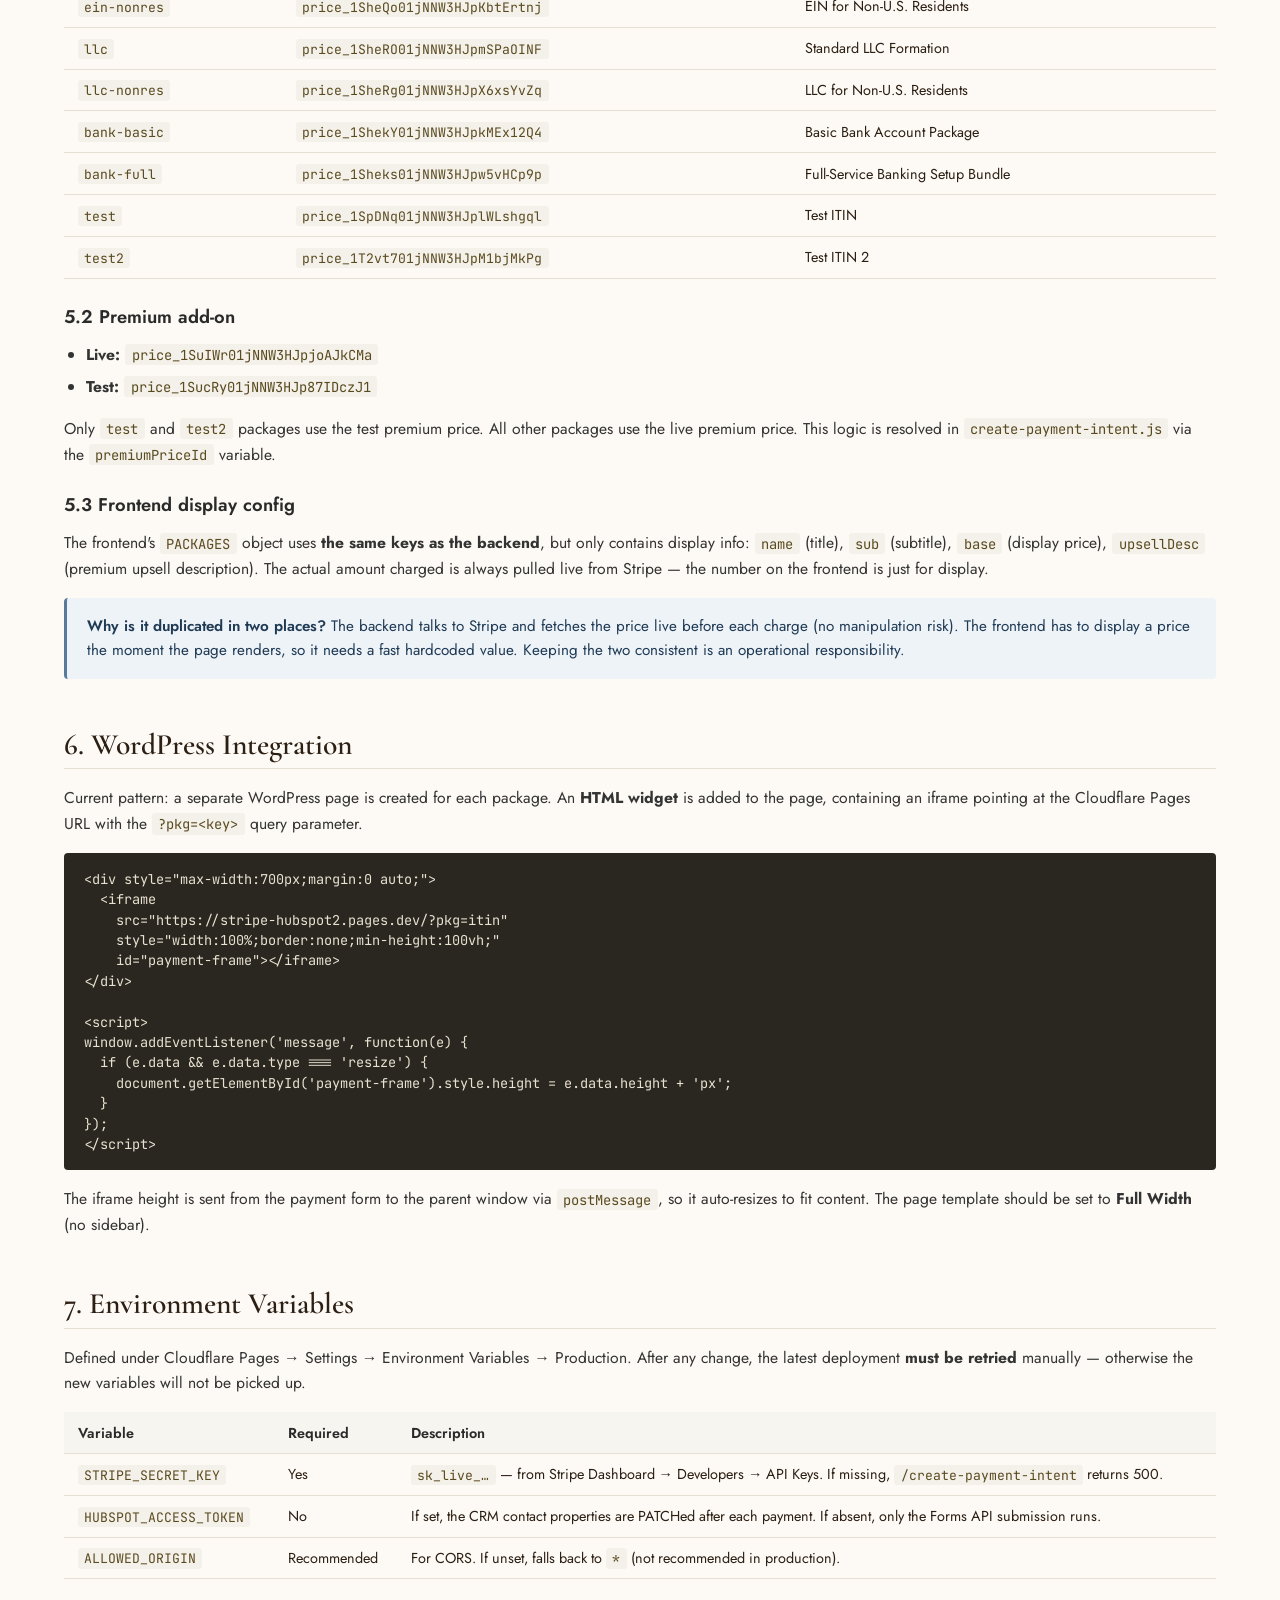
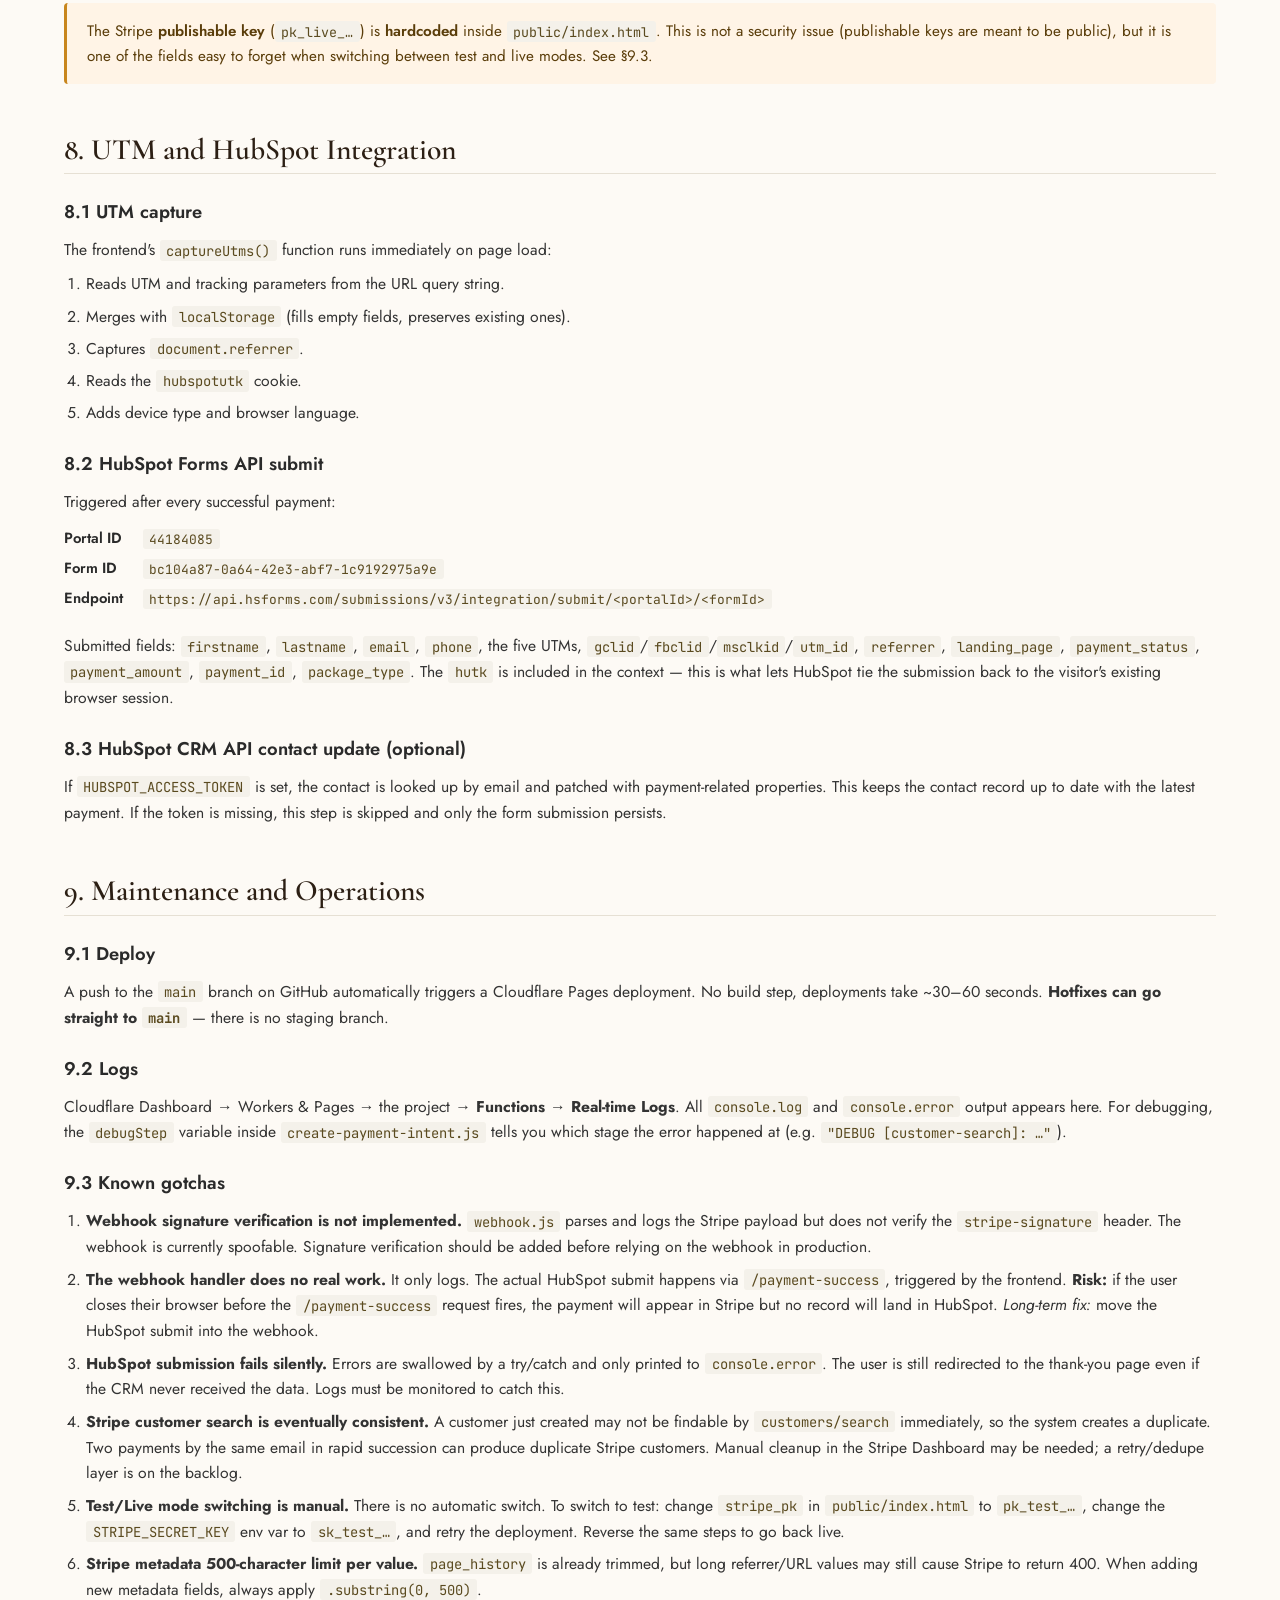
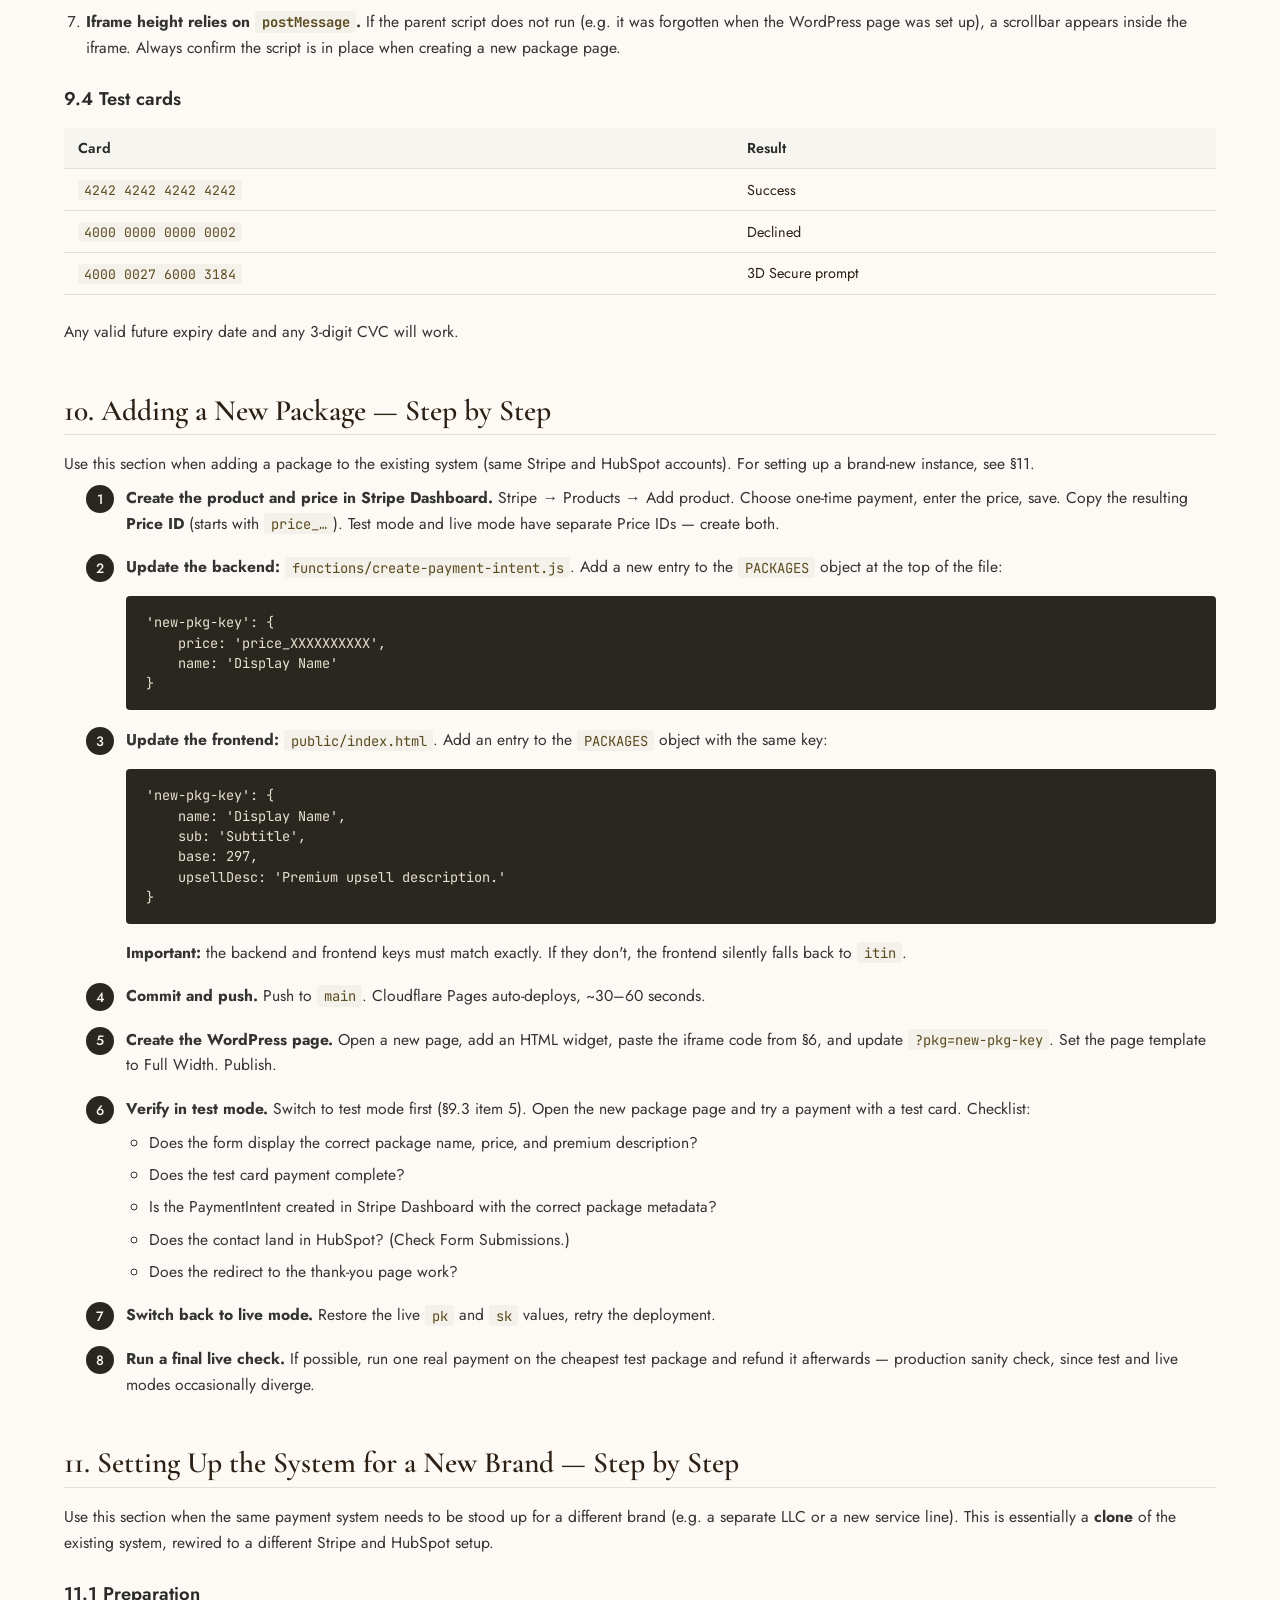
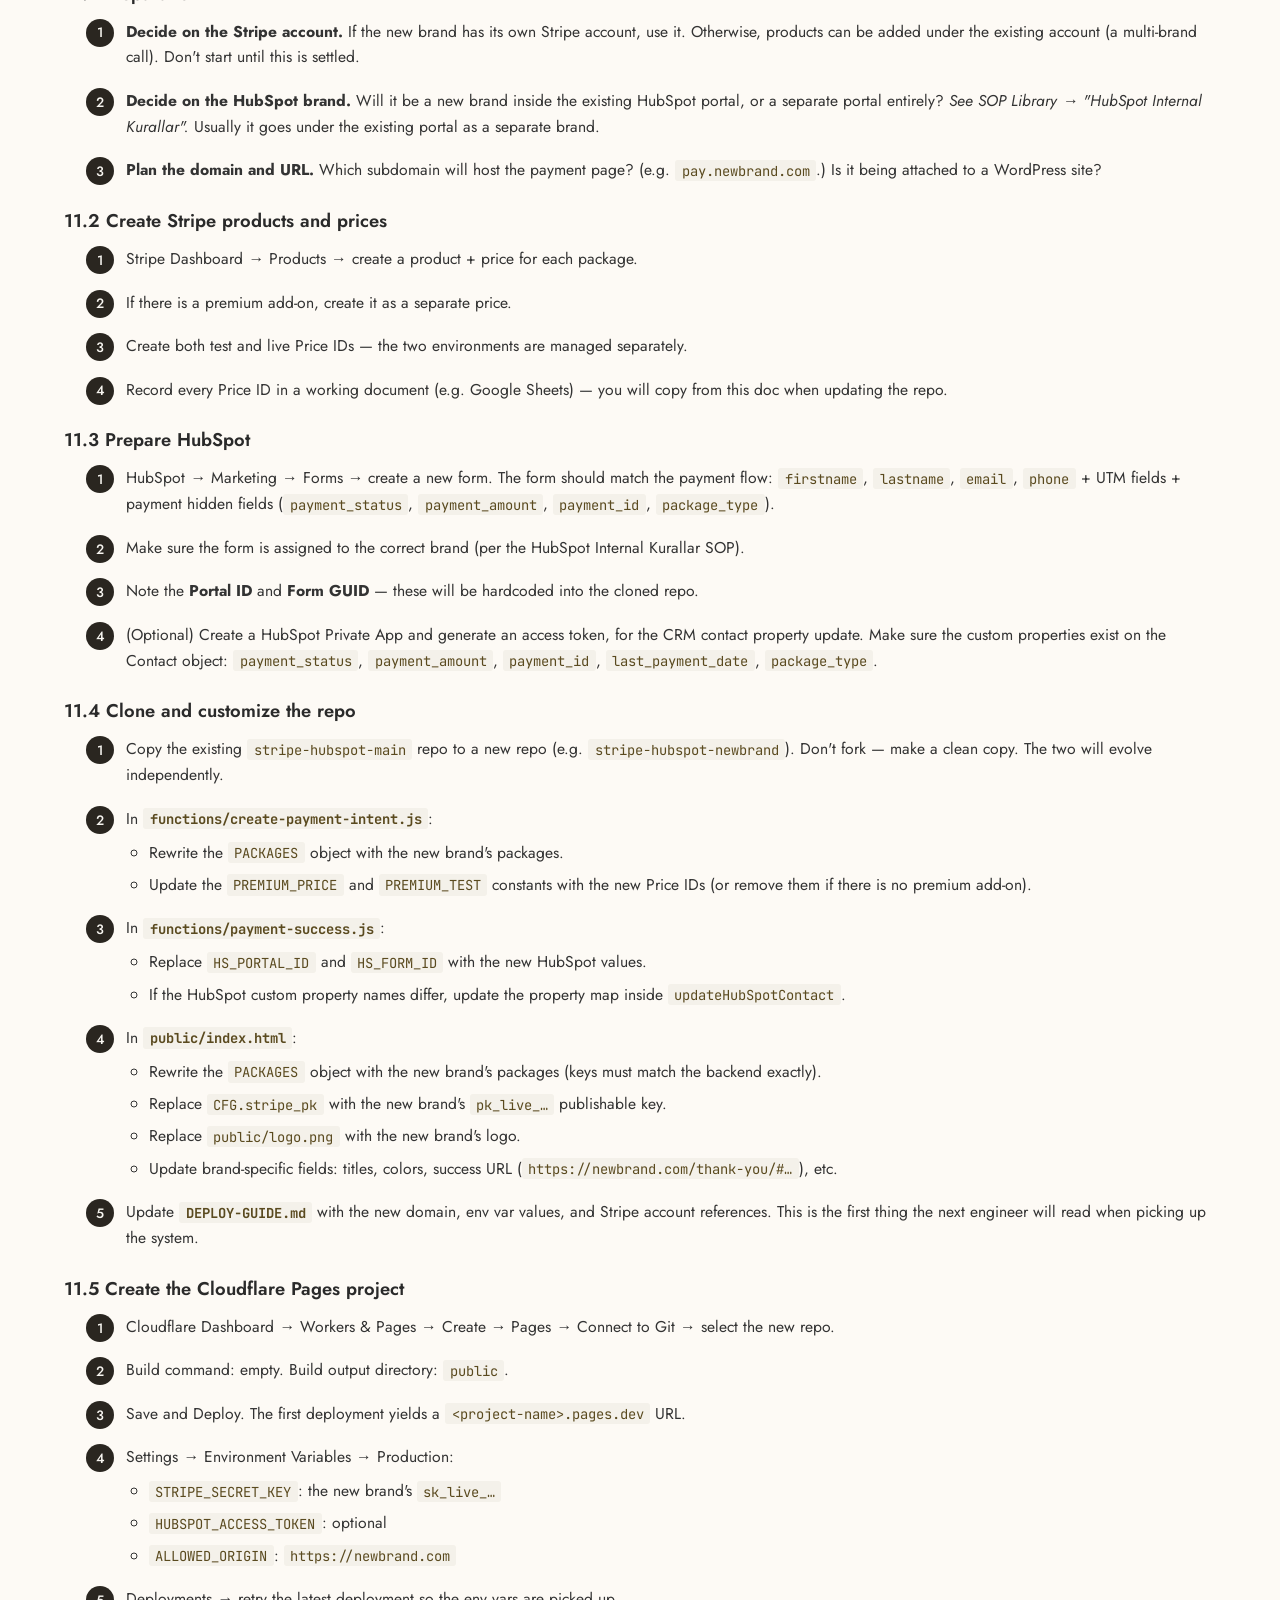
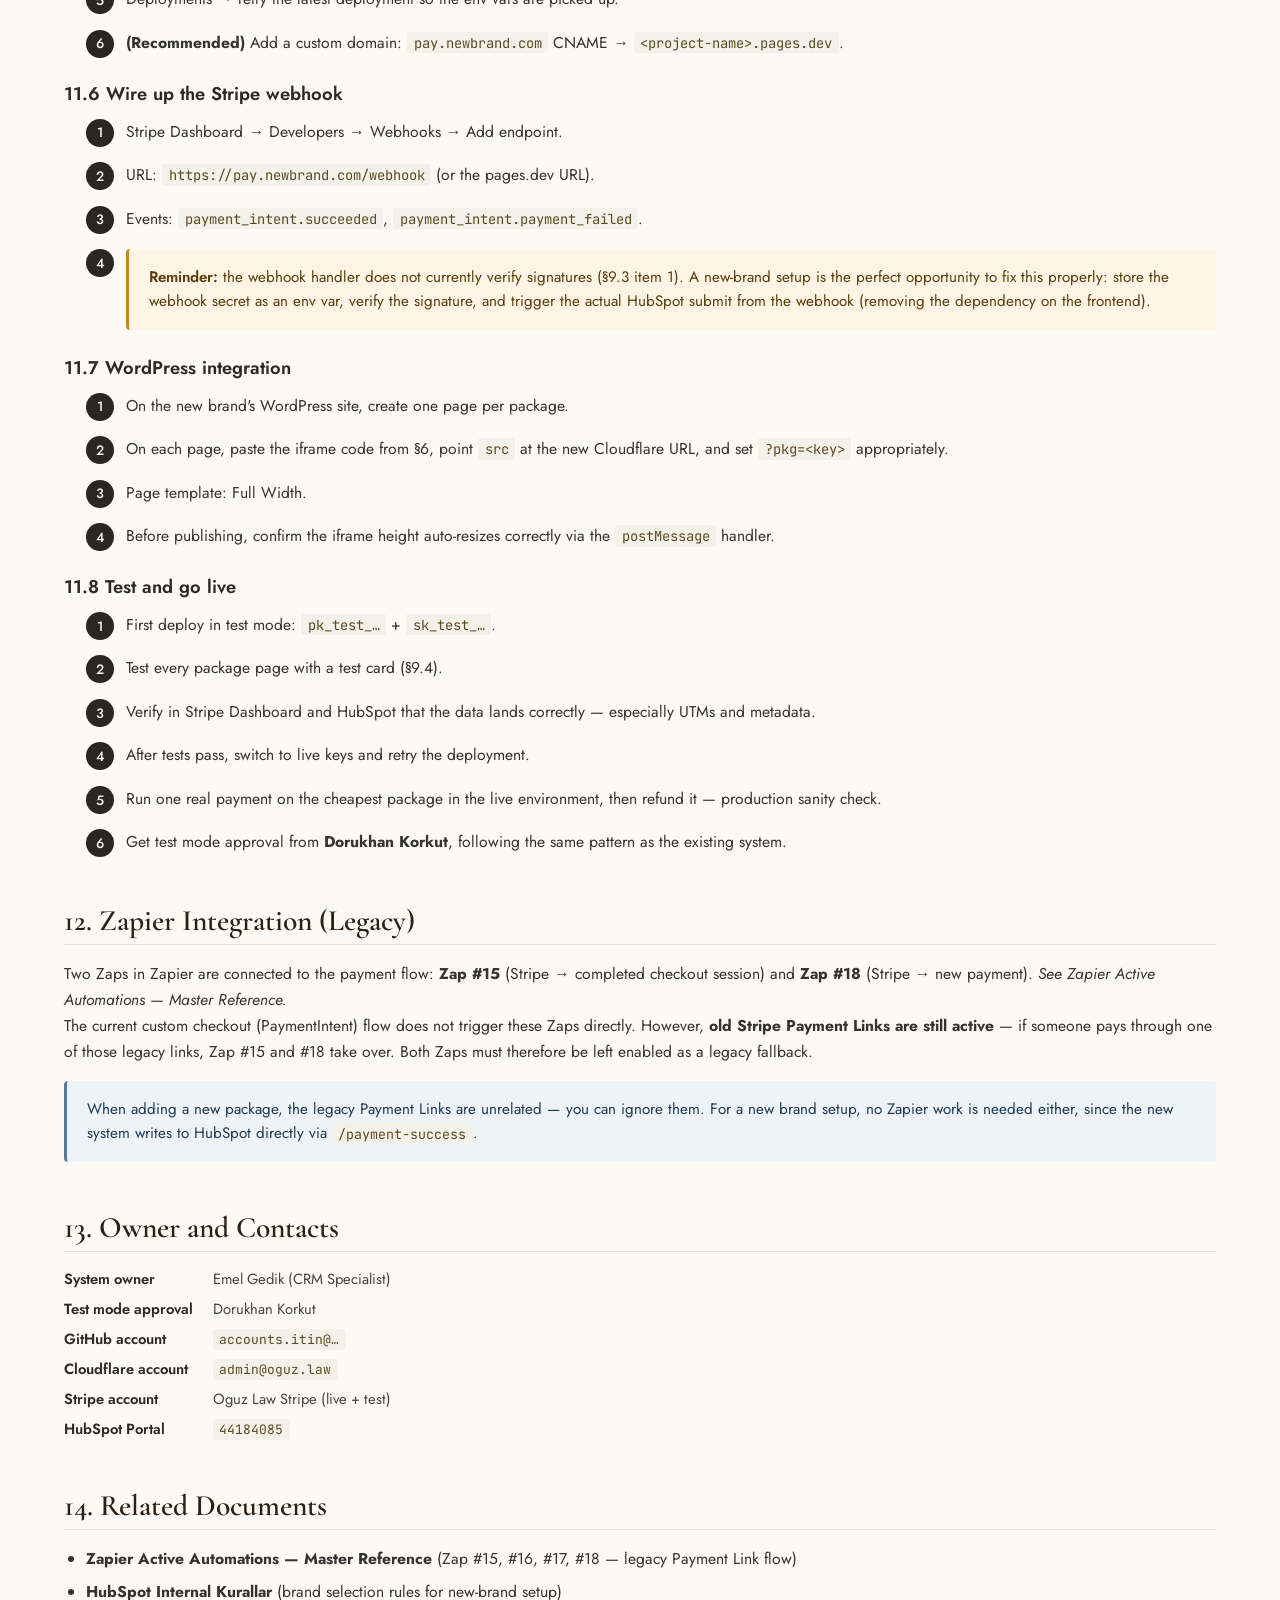
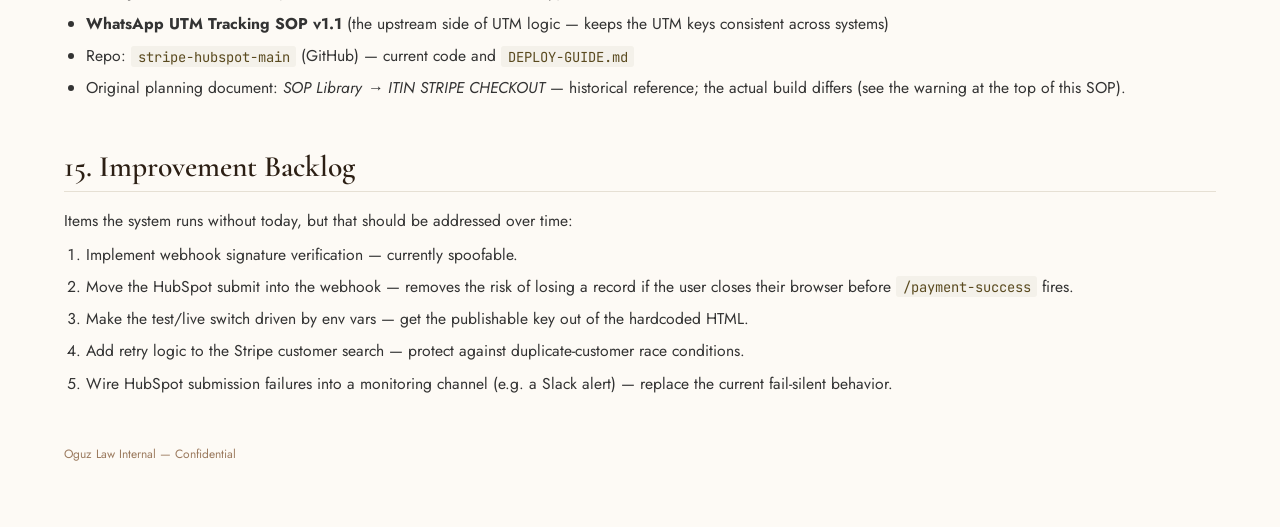
==== commit 85611bef: "Update stripe_checkout.html" ====
--- a/stripe_checkout.html
+++ b/stripe_checkout.html
@@ -1,14 +1,21 @@
 <!DOCTYPE html>
-<html lang="tr">
+<html lang="en">
 <head>
 <meta charset="UTF-8">
 <meta name="viewport" content="width=device-width, initial-scale=1.0">
-<title>Stripe Checkout Sistemi — Oguz Law SOP Library</title>
+<title>Stripe Checkout System — Oguz Law SOP Library</title>
 <link rel="preconnect" href="https://fonts.googleapis.com">
 <link href="https://fonts.googleapis.com/css2?family=Cormorant+Garamond:wght@400;500;600;700&family=Jost:wght@300;400;500;600&family=JetBrains+Mono:wght@400;500&display=swap" rel="stylesheet">
 <link rel="stylesheet" href="assets/styles.css">
 <style>
-/* SOP-specific fallback styles — global styles.css'te tanımlı değilse devreye girer */
+/* Layout reset — force hero and main to stack full-width, prevent any side-by-side split */
+body.site-home { display: block; }
+.hero { display: block; width: 100%; float: none; position: static; }
+.hero-inner { max-width: 1100px; margin: 0 auto; }
+.main { display: block; width: 100%; float: none; }
+.content-area { max-width: 1100px; margin: 0 auto; padding: 2rem 1.5rem 4rem 1.5rem; }
+
+/* SOP-specific fallback styles — used only if not defined in global styles.css */
 .back-link { display: inline-block; margin-bottom: 1.5rem; font-family: 'Jost', sans-serif; font-size: 0.9rem; color: #555; text-decoration: none; }
 .back-link:hover { color: #000; }
 
@@ -46,12 +53,12 @@
 .kv-grid dd { margin: 0; color: #444; }
 </style>
 </head>
-<body class="site-doc">
+<body class="site-home">
 <div class="hero">
   <div class="hero-inner">
     <div class="main-header-title">Technical Infrastructure</div>
-    <h1 class="hero-title">Stripe Checkout Sistemi</h1>
-    <p class="hero-sub">ITIN ödeme sayfasının uçtan uca dokümantasyonu — mimari, bakım, yeni paket ekleme ve aynı sistemin yeni bir marka için sıfırdan kurulumu.</p>
+    <h1 class="hero-title">Stripe Checkout System</h1>
+    <p class="hero-sub">End-to-end documentation for the ITIN payment system: architecture, maintenance, adding a new package, and rebuilding the same system from scratch for a new brand.</p>
   </div>
 </div>
 
@@ -65,47 +72,47 @@
       <span><strong>Owner:</strong> CRM Specialist (Emel Gedik)</span>
       <span><strong>Approved by:</strong> Dorukhan Korkut</span>
       <span><strong>Status:</strong> Active</span>
-      <span><strong>Last Updated:</strong> Nisan 2026</span>
+      <span><strong>Last Updated:</strong> April 2026</span>
     </div>
 
     <div class="callout callout-warn">
-      <strong>Önemli not — eski plan ile fiili build farklı.</strong> SOP Library'deki "ITIN STRIPE CHECKOUT" planlama dokümanı, Stripe Checkout API (hosted checkout sayfasına redirect) üzerinden anlatılmıştı. <strong>Fiili build farklıdır:</strong> custom HTML formu içinde Stripe Elements + PaymentIntent API kullanılıyor. Bu SOP, fiili build'in dokümantasyonudur. Eski planlama dokümanı referans olarak tutulabilir ama operasyonel kararlarda bu SOP esas alınmalıdır.
+      <strong>Important — the original plan and the actual build differ.</strong> The "ITIN STRIPE CHECKOUT" planning document in the SOP Library described a Stripe Checkout API flow (redirecting users to a hosted Stripe checkout page). <strong>The actual build is different:</strong> a custom HTML form with Stripe Elements + the PaymentIntent API. This SOP documents the actual build. The earlier planning document remains as historical reference, but operational decisions should be based on this SOP.
     </div>
 
     <section class="sop-section">
-      <h2>1. Amaç</h2>
-      <p>Bu SOP, ITIN ödeme sayfasının teknik altyapısını dokümante eder. Ödeme akışının nasıl çalıştığı, hangi servislerin birbirine bağlandığı, gün içinde ne tür hatalarla karşılaşılabileceği, yeni paket eklenmesi gerektiğinde atılacak adımlar ve aynı sistemin yeni bir marka için kurulması istendiğinde izlenecek yol burada anlatılır.</p>
-      <p>Bu doküman, sistemi devralacak veya bakımına dahil olacak her ekip üyesi için tek başvuru kaynağıdır.</p>
-    </section>
-
-    <section class="sop-section">
-      <h2>2. Kapsam</h2>
+      <h2>1. Purpose</h2>
+      <p>This SOP documents the technical infrastructure of the ITIN payment page. It explains how the payment flow works, which services connect to which, what kinds of errors can occur day-to-day, the steps to follow when adding a new package, and how to set up an equivalent system for a new brand from scratch.</p>
+      <p>This document is the single source of reference for any team member taking over the system or contributing to its maintenance.</p>
+    </section>
+
+    <section class="sop-section">
+      <h2>2. Scope</h2>
       <ul>
-        <li><strong>Frontend:</strong> Cloudflare Pages üzerinde host edilen tek sayfalık ödeme formu (<code>public/index.html</code>).</li>
-        <li><strong>Backend:</strong> Cloudflare Pages Functions (serverless) — üç endpoint: <code>/create-payment-intent</code>, <code>/payment-success</code>, <code>/webhook</code>.</li>
-        <li><strong>WordPress entegrasyonu:</strong> her paket için ayrı WordPress sayfası, ödeme formu iframe olarak gömülü.</li>
-        <li><strong>Stripe hesabı:</strong> Oguz Law Stripe (live) ve test ortamı.</li>
-        <li><strong>HubSpot entegrasyonu:</strong> Forms API submit + opsiyonel CRM API contact update.</li>
+        <li><strong>Frontend:</strong> single-page payment form hosted on Cloudflare Pages (<code>public/index.html</code>).</li>
+        <li><strong>Backend:</strong> Cloudflare Pages Functions (serverless) — three endpoints: <code>/create-payment-intent</code>, <code>/payment-success</code>, <code>/webhook</code>.</li>
+        <li><strong>WordPress integration:</strong> a separate WordPress page per package, with the payment form embedded as an iframe.</li>
+        <li><strong>Stripe account:</strong> Oguz Law Stripe (live + test).</li>
+        <li><strong>HubSpot integration:</strong> Forms API submit + optional CRM API contact update.</li>
       </ul>
-      <p>Bu SOP <strong>kapsam dışındadır</strong>: Stripe ürün/fiyat tasarımı (pazarlama kararı), WordPress sayfa içerikleri (içerik ekibi), Stripe ödeme uyuşmazlık (dispute) süreci.</p>
-    </section>
-
-    <section class="sop-section">
-      <h2>3. Sistem Mimarisi</h2>
+      <p><strong>Out of scope</strong> for this SOP: Stripe product/price design (a marketing decision), WordPress page content (content team), Stripe dispute handling.</p>
+    </section>
+
+    <section class="sop-section">
+      <h2>3. System Architecture</h2>
 
       <h3>3.1 Stack</h3>
       <ul>
-        <li><strong>Hosting:</strong> Cloudflare Pages (statik sayfa) + Cloudflare Pages Functions (serverless API endpoint'leri). Build adımı yok, output dizini <code>public/</code>.</li>
-        <li><strong>Ödeme:</strong> Stripe Elements (kart girişi) + Stripe PaymentIntent API (ödeme oluşturma).</li>
-        <li><strong>CRM:</strong> HubSpot Forms API (tüm submit'ler) + HubSpot CRM API (token varsa contact property update).</li>
-        <li><strong>Site:</strong> WordPress (paket sayfaları, iframe wrapper).</li>
+        <li><strong>Hosting:</strong> Cloudflare Pages (static page) + Cloudflare Pages Functions (serverless API endpoints). No build step, output directory <code>public/</code>.</li>
+        <li><strong>Payments:</strong> Stripe Elements (card input) + Stripe PaymentIntent API (payment creation).</li>
+        <li><strong>CRM:</strong> HubSpot Forms API (every successful payment) + HubSpot CRM API (contact property update when access token is set).</li>
+        <li><strong>Site:</strong> WordPress (package pages, iframe wrapper).</li>
       </ul>
 
-      <h3>3.2 Repo yapısı</h3>
-      <p>GitHub repo: <code>stripe-hubspot-main</code> (hesap: <code>accounts.itin</code>). Cloudflare hesabı: <code>admin@oguz.law</code>.</p>
+      <h3>3.2 Repo structure</h3>
+      <p>GitHub repo: <code>stripe-hubspot-main</code> (account: <code>accounts.itin</code>). Cloudflare account: <code>admin@oguz.law</code>.</p>
 <pre><code>stripe-hubspot-main/
 ├── public/
-│   ├── index.html           ← Ödeme formu (statik)
+│   ├── index.html           ← Payment form (static)
 │   └── logo.png
 ├── functions/
 │   ├── create-payment-intent.js   → POST /create-payment-intent
@@ -113,52 +120,52 @@
 │   └── webhook.js                 → POST /webhook
 ├── DEPLOY-GUIDE.md
 └── .gitignore</code></pre>
-      <p><code>functions/</code> klasöründeki her dosya, Cloudflare Pages tarafından otomatik olarak aynı isimle bir API endpoint'ine dönüştürülür. Ayrı sunucu yok, Node.js çalıştırılmıyor.</p>
-
-      <h3>3.3 Endpoint sorumlulukları</h3>
+      <p>Every file under <code>functions/</code> is automatically turned into an API endpoint by Cloudflare Pages, using the filename as the route. No separate server, no Node.js process to manage.</p>
+
+      <h3>3.3 Endpoint responsibilities</h3>
       <table>
-        <thead><tr><th>Endpoint</th><th>Tetikleyici</th><th>Görev</th></tr></thead>
+        <thead><tr><th>Endpoint</th><th>Trigger</th><th>Job</th></tr></thead>
         <tbody>
-          <tr><td><code>POST /create-payment-intent</code></td><td>Frontend formu submit</td><td>Stripe'tan fiyatı çek, customer search/create, PaymentIntent oluştur, metadata'ya UTM + tracking + müşteri bilgisi ekle, <code>client_secret</code> döndür.</td></tr>
-          <tr><td><code>POST /payment-success</code></td><td>Frontend, ödeme onaylandıktan sonra</td><td>PaymentIntent'i Stripe'tan tekrar çekip <code>status === 'succeeded'</code> doğrula. HubSpot Forms API'ye submit. Token varsa CRM contact PATCH. PI metadata'sına <code>success_url</code> ekle.</td></tr>
-          <tr><td><code>POST /webhook</code></td><td>Stripe webhook</td><td>Şu an sadece event tipini log'luyor. <strong>Gerçek iş yapmıyor</strong> — bilinen risk, bkz. §10.3.</td></tr>
+          <tr><td><code>POST /create-payment-intent</code></td><td>Frontend form submit</td><td>Fetch price from Stripe, find or create customer, create a PaymentIntent, attach UTM + tracking + customer info as metadata, return <code>client_secret</code>.</td></tr>
+          <tr><td><code>POST /payment-success</code></td><td>Frontend, after Stripe confirms payment</td><td>Re-fetch the PaymentIntent and verify <code>status === 'succeeded'</code>. Submit to HubSpot Forms API. PATCH the HubSpot contact via CRM API (if token set). Add <code>success_url</code> to PI metadata.</td></tr>
+          <tr><td><code>POST /webhook</code></td><td>Stripe webhook</td><td>Currently logs the event type only. <strong>Does no real work</strong> — known risk, see §9.3.</td></tr>
         </tbody>
       </table>
     </section>
 
     <section class="sop-section">
-      <h2>4. Uçtan Uca Ödeme Akışı</h2>
-      <ol class="step-list">
-        <li><strong>Kullanıcı WordPress paket sayfasını açar.</strong> Her paket için ayrı bir sayfa var (örn. <code>itin.com/standard-itin</code>). Sayfada Cloudflare ödeme formu iframe olarak gömülü, paket query param ile geçiriliyor: <code>?pkg=itin</code>.</li>
-        <li><strong>Frontend açılışta UTM ve tracking yakalar.</strong> URL'den okur, <code>localStorage</code> ile birleştirir, <code>hubspotutk</code> cookie'sini de alır. Yakalanan alanlar: <code>utm_source/medium/campaign/term/content/id</code>, <code>gclid</code>, <code>fbclid</code>, <code>msclkid</code>, <code>referrer</code>, <code>landing_page</code>, first/last touch URL ve tarih, <code>page_history</code>, <code>page_views</code>, <code>device</code>, <code>browser_lang</code>.</li>
-        <li><strong>Form doldurulur ve submit edilir.</strong> Frontend, <code>POST /create-payment-intent</code> çağırır. Body: email, ad-soyad, telefon, adres, <code>premiumSelected</code>, <code>pkg</code>, tracking bloğu.</li>
-        <li><strong>Backend PaymentIntent hazırlar.</strong>
-          <ul>
-            <li>Stripe API'den base price çeker (gerekirse premium price'ı da).</li>
-            <li><code>customers/search</code> ile email'e göre müşteri arar. Bulursa update eder, bulamazsa yeni oluşturur.</li>
-            <li>PaymentIntent oluşturur. UTM, tracking, müşteri bilgisi, IP (Cloudflare <code>cf-connecting-ip</code> header'ından), paket bilgisi — hepsi PI <strong>metadata</strong>'sına yazılır.</li>
-            <li><code>page_history</code>, Stripe metadata 500 karakter limiti nedeniyle path-only string'e sıkıştırılır.</li>
-            <li><code>client_secret</code> frontend'e döner.</li>
-          </ul>
-        </li>
-        <li><strong>Frontend Stripe ile ödemeyi onaylar.</strong> <code>stripe.confirmCardPayment(clientSecret, { payment_method: { card, billing_details } })</code>. Kart bilgisi Stripe'a doğrudan gider, sunucumuza dokunmaz (PCI scope dışında kalırız).</li>
-        <li><strong>Ödeme başarılıysa frontend <code>POST /payment-success</code>'a istek atar.</strong> Burada PaymentIntent ID'si, contact data, paket, tracking, success URL gönderilir.</li>
-        <li><strong>Backend ödemeyi server-side doğrular ve HubSpot'a yazar.</strong>
-          <ul>
-            <li>PaymentIntent'i tekrar çekip <code>status === 'succeeded'</code> kontrolü.</li>
-            <li>HubSpot Forms API submit (Portal <code>44184085</code>, Form <code>bc104a87-0a64-42e3-abf7-1c9192975a9e</code>). UTM'ler native HubSpot field name'leriyle, <code>hutk</code> context'e ekli, payment info hidden field olarak.</li>
-            <li><code>HUBSPOT_ACCESS_TOKEN</code> set ise CRM API üzerinden contact'ı email'le bulup property'leri PATCH eder: <code>payment_status</code>, <code>payment_amount</code>, <code>payment_id</code>, <code>last_payment_date</code>, <code>package_type</code>.</li>
-          </ul>
-        </li>
-        <li><strong>Frontend thank-you sayfasına yönlendirir.</strong> <code>https://itin.com/thank-you/#&lt;params&gt;</code> — hash fragment, query değil (GA ve iframe parent için kasıtlı). Iframe içindeyse <code>window.top.location.href</code> kullanılır, üst pencere yönlendirilir.</li>
-      </ol>
-    </section>
-
-    <section class="sop-section">
-      <h2>5. Paket Konfigürasyonu</h2>
-
-      <h3>5.1 Mevcut paketler ve Stripe Price ID'leri</h3>
-      <p>Tek tek tanımlı: backend dosyasında (<code>functions/create-payment-intent.js</code>) ve frontend dosyasında (<code>public/index.html</code>). <strong>İkisi de güncellenmediği sürece paket çalışmaz.</strong></p>
+      <h2>4. End-to-End Payment Flow</h2>
+      <ol class="step-list">
+        <li><strong>The user opens a WordPress package page.</strong> Each package has its own page (e.g. <code>itin.com/standard-itin</code>). The Cloudflare payment form is embedded as an iframe; the package is passed as a query parameter: <code>?pkg=itin</code>.</li>
+        <li><strong>The frontend captures UTM and tracking data on load.</strong> It reads from the URL, merges with <code>localStorage</code>, and reads the <code>hubspotutk</code> cookie. Captured fields: <code>utm_source/medium/campaign/term/content/id</code>, <code>gclid</code>, <code>fbclid</code>, <code>msclkid</code>, <code>referrer</code>, <code>landing_page</code>, first/last touch URL and date, <code>page_history</code>, <code>page_views</code>, <code>device</code>, <code>browser_lang</code>.</li>
+        <li><strong>The form is filled in and submitted.</strong> The frontend calls <code>POST /create-payment-intent</code>. Body: email, first/last name, phone, address, <code>premiumSelected</code>, <code>pkg</code>, tracking block.</li>
+        <li><strong>Backend prepares the PaymentIntent.</strong>
+          <ul>
+            <li>Fetches the base price from Stripe (and the premium price if applicable).</li>
+            <li>Searches Stripe customers by email via <code>customers/search</code>. Updates if found, creates a new one if not.</li>
+            <li>Creates a PaymentIntent. UTM, tracking, customer info, IP (from Cloudflare's <code>cf-connecting-ip</code> header), package info — all attached as PI <strong>metadata</strong>.</li>
+            <li><code>page_history</code> is compressed to a path-only string due to the 500-character Stripe metadata value limit.</li>
+            <li>Returns <code>client_secret</code> to the frontend.</li>
+          </ul>
+        </li>
+        <li><strong>Frontend confirms the payment with Stripe.</strong> <code>stripe.confirmCardPayment(clientSecret, { payment_method: { card, billing_details } })</code>. Card details go directly to Stripe and never touch our server (which keeps us out of PCI scope).</li>
+        <li><strong>On success, the frontend calls <code>POST /payment-success</code>.</strong> Body: PaymentIntent ID, contact data, package, tracking, success URL.</li>
+        <li><strong>Backend verifies the payment server-side and writes to HubSpot.</strong>
+          <ul>
+            <li>Re-fetches the PaymentIntent and checks <code>status === 'succeeded'</code>.</li>
+            <li>Submits to HubSpot Forms API (Portal <code>44184085</code>, Form <code>bc104a87-0a64-42e3-abf7-1c9192975a9e</code>). UTMs go in as native HubSpot fields, <code>hutk</code> goes in the context, payment info goes as hidden fields.</li>
+            <li>If <code>HUBSPOT_ACCESS_TOKEN</code> is set: looks up the contact by email via the CRM API and PATCHes properties: <code>payment_status</code>, <code>payment_amount</code>, <code>payment_id</code>, <code>last_payment_date</code>, <code>package_type</code>.</li>
+          </ul>
+        </li>
+        <li><strong>Frontend redirects to the thank-you page.</strong> <code>https://itin.com/thank-you/#&lt;params&gt;</code> — note the hash fragment, not query string (intentional, for GA and iframe parent compatibility). If running inside an iframe, <code>window.top.location.href</code> is used to redirect the parent window.</li>
+      </ol>
+    </section>
+
+    <section class="sop-section">
+      <h2>5. Package Configuration</h2>
+
+      <h3>5.1 Current packages and Stripe Price IDs</h3>
+      <p>Defined in two places: in the backend (<code>functions/create-payment-intent.js</code>) and in the frontend (<code>public/index.html</code>). <strong>A package will not work unless both files are updated.</strong></p>
       <table>
         <thead><tr><th>pkg key</th><th>Stripe Price ID</th><th>Display name</th></tr></thead>
         <tbody>
@@ -180,19 +187,19 @@
         <li><strong>Live:</strong> <code>price_1SuIWr01jNNW3HJpjoAJkCMa</code></li>
         <li><strong>Test:</strong> <code>price_1SucRy01jNNW3HJp87IDczJ1</code></li>
       </ul>
-      <p>Sadece <code>test</code> ve <code>test2</code> paketleri test premium price'ı kullanır. Diğer tüm paketler live premium price'ı kullanır. Bu mantık <code>create-payment-intent.js</code> içinde <code>premiumPriceId</code> değişkeniyle çözümlenir.</p>
+      <p>Only <code>test</code> and <code>test2</code> packages use the test premium price. All other packages use the live premium price. This logic is resolved in <code>create-payment-intent.js</code> via the <code>premiumPriceId</code> variable.</p>
 
       <h3>5.3 Frontend display config</h3>
-      <p>Frontend'deki <code>PACKAGES</code> nesnesi <strong>backend ile aynı key'leri</strong> kullanır ama sadece görsel bilgi içerir: <code>name</code> (başlık), <code>sub</code> (alt başlık), <code>base</code> (gösterim fiyatı), <code>upsellDesc</code> (premium upsell açıklaması). Fiili tahsilat tutarı her zaman Stripe'tan çekilir — frontend'deki sayı sadece görsel.</p>
+      <p>The frontend's <code>PACKAGES</code> object uses <strong>the same keys as the backend</strong>, but only contains display info: <code>name</code> (title), <code>sub</code> (subtitle), <code>base</code> (display price), <code>upsellDesc</code> (premium upsell description). The actual amount charged is always pulled live from Stripe — the number on the frontend is just for display.</p>
 
       <div class="callout callout-info">
-        <strong>Neden iki yerde tutuyoruz?</strong> Backend Stripe API'yi konuşur, fiyatı her ödeme öncesi gerçek zamanlı çeker (manipülasyon riski yok). Frontend ise sayfa render olur olmaz fiyatı göstermek zorunda — bu yüzden hızlı bir hardcoded değere ihtiyacı var. İki yerde tutarlı kalmaları operasyonel sorumluluktur.
+        <strong>Why is it duplicated in two places?</strong> The backend talks to Stripe and fetches the price live before each charge (no manipulation risk). The frontend has to display a price the moment the page renders, so it needs a fast hardcoded value. Keeping the two consistent is an operational responsibility.
       </div>
     </section>
 
     <section class="sop-section">
-      <h2>6. WordPress Entegrasyonu</h2>
-      <p>Mevcut pattern: her paket için ayrı bir WordPress sayfası açılır. Sayfada <strong>HTML widget</strong> içine iframe gömülür. Iframe, Cloudflare Pages URL'ine <code>?pkg=&lt;key&gt;</code> query param ile yönlendirilir.</p>
+      <h2>6. WordPress Integration</h2>
+      <p>Current pattern: a separate WordPress page is created for each package. An <strong>HTML widget</strong> is added to the page, containing an iframe pointing at the Cloudflare Pages URL with the <code>?pkg=&lt;key&gt;</code> query parameter.</p>
 <pre><code>&lt;div style="max-width:700px;margin:0 auto;"&gt;
   &lt;iframe
     src="https://stripe-hubspot2.pages.dev/?pkg=itin"
@@ -207,268 +214,268 @@
   }
 });
 &lt;/script&gt;</code></pre>
-      <p>Iframe yüksekliği <code>postMessage</code> ile ödeme formundan parent pencereye gönderilir, otomatik resize olur. Sayfa template'i <strong>Full Width</strong> olmalı (sidebar yok).</p>
+      <p>The iframe height is sent from the payment form to the parent window via <code>postMessage</code>, so it auto-resizes to fit content. The page template should be set to <strong>Full Width</strong> (no sidebar).</p>
     </section>
 
     <section class="sop-section">
       <h2>7. Environment Variables</h2>
-      <p>Cloudflare Pages → Settings → Environment Variables → Production altında tanımlanır. Değişiklik sonrası <strong>en son deployment'i Retry etmek zorunlu</strong> — yoksa yeni env var'lar pickup edilmez.</p>
+      <p>Defined under Cloudflare Pages → Settings → Environment Variables → Production. After any change, the latest deployment <strong>must be retried</strong> manually — otherwise the new variables will not be picked up.</p>
       <table>
-        <thead><tr><th>Variable</th><th>Zorunlu</th><th>Açıklama</th></tr></thead>
+        <thead><tr><th>Variable</th><th>Required</th><th>Description</th></tr></thead>
         <tbody>
-          <tr><td><code>STRIPE_SECRET_KEY</code></td><td>Evet</td><td><code>sk_live_…</code> — Stripe Dashboard → Developers → API Keys'ten alınır. Yoksa <code>/create-payment-intent</code> 500 döner.</td></tr>
-          <tr><td><code>HUBSPOT_ACCESS_TOKEN</code></td><td>Hayır</td><td>Set ise CRM contact property update yapılır. Yoksa sadece Forms API submit gider.</td></tr>
-          <tr><td><code>ALLOWED_ORIGIN</code></td><td>Önerilir</td><td>CORS için. Set değilse <code>*</code> fallback (production'da önerilmez).</td></tr>
+          <tr><td><code>STRIPE_SECRET_KEY</code></td><td>Yes</td><td><code>sk_live_…</code> — from Stripe Dashboard → Developers → API Keys. If missing, <code>/create-payment-intent</code> returns 500.</td></tr>
+          <tr><td><code>HUBSPOT_ACCESS_TOKEN</code></td><td>No</td><td>If set, the CRM contact properties are PATCHed after each payment. If absent, only the Forms API submission runs.</td></tr>
+          <tr><td><code>ALLOWED_ORIGIN</code></td><td>Recommended</td><td>For CORS. If unset, falls back to <code>*</code> (not recommended in production).</td></tr>
         </tbody>
       </table>
       <div class="callout callout-warn">
-        <strong>Stripe publishable key</strong> (<code>pk_live_…</code>) <code>public/index.html</code> içinde <strong>hardcoded</strong>. Bu güvenlik açığı değildir (publishable key zaten halka açıktır), ama test/live arasında geçişte unutulan alanlardan biridir. Bkz. §10.5.
+        The Stripe <strong>publishable key</strong> (<code>pk_live_…</code>) is <strong>hardcoded</strong> inside <code>public/index.html</code>. This is not a security issue (publishable keys are meant to be public), but it is one of the fields easy to forget when switching between test and live modes. See §9.3.
       </div>
     </section>
 
     <section class="sop-section">
-      <h2>8. UTM ve HubSpot Entegrasyonu</h2>
-
-      <h3>8.1 UTM yakalama</h3>
-      <p>Frontend <code>captureUtms()</code> fonksiyonu sayfa açılır açılmaz çalışır:</p>
+      <h2>8. UTM and HubSpot Integration</h2>
+
+      <h3>8.1 UTM capture</h3>
+      <p>The frontend's <code>captureUtms()</code> function runs immediately on page load:</p>
       <ol>
-        <li>URL query string'inden UTM ve tracking parametrelerini okur.</li>
-        <li><code>localStorage</code> ile birleştirir (boş kalan alanları doldurur, dolu olanları saklar).</li>
-        <li><code>document.referrer</code>'ı yakalar.</li>
-        <li><code>hubspotutk</code> cookie'sini okur.</li>
-        <li>Device tipi ve browser dilini ekler.</li>
+        <li>Reads UTM and tracking parameters from the URL query string.</li>
+        <li>Merges with <code>localStorage</code> (fills empty fields, preserves existing ones).</li>
+        <li>Captures <code>document.referrer</code>.</li>
+        <li>Reads the <code>hubspotutk</code> cookie.</li>
+        <li>Adds device type and browser language.</li>
       </ol>
 
       <h3>8.2 HubSpot Forms API submit</h3>
-      <p>Her başarılı ödemede tetiklenir:</p>
+      <p>Triggered after every successful payment:</p>
       <div class="kv-grid">
         <dt>Portal ID</dt><dd><code>44184085</code></dd>
         <dt>Form ID</dt><dd><code>bc104a87-0a64-42e3-abf7-1c9192975a9e</code></dd>
         <dt>Endpoint</dt><dd><code>https://api.hsforms.com/submissions/v3/integration/submit/&lt;portalId&gt;/&lt;formId&gt;</code></dd>
       </div>
-      <p>Submit edilen alanlar: <code>firstname</code>, <code>lastname</code>, <code>email</code>, <code>phone</code>, UTM beşlisi, <code>gclid</code>/<code>fbclid</code>/<code>msclkid</code>/<code>utm_id</code>, <code>referrer</code>, <code>landing_page</code>, <code>payment_status</code>, <code>payment_amount</code>, <code>payment_id</code>, <code>package_type</code>. Context'te <code>hutk</code> taşınır — bu HubSpot'un mevcut browser session'ıyla bağ kurmasını sağlar.</p>
-
-      <h3>8.3 HubSpot CRM API contact update (opsiyonel)</h3>
-      <p><code>HUBSPOT_ACCESS_TOKEN</code> set ise: contact email ile aranır, bulunursa property'leri PATCH'lenir. Bu sayede HubSpot'ta contact kaydında payment property'leri güncel kalır. Token yoksa bu adım atlanır, sadece form submit kalır.</p>
-    </section>
-
-    <section class="sop-section">
-      <h2>9. Bakım ve İşletme</h2>
+      <p>Submitted fields: <code>firstname</code>, <code>lastname</code>, <code>email</code>, <code>phone</code>, the five UTMs, <code>gclid</code>/<code>fbclid</code>/<code>msclkid</code>/<code>utm_id</code>, <code>referrer</code>, <code>landing_page</code>, <code>payment_status</code>, <code>payment_amount</code>, <code>payment_id</code>, <code>package_type</code>. The <code>hutk</code> is included in the context — this is what lets HubSpot tie the submission back to the visitor's existing browser session.</p>
+
+      <h3>8.3 HubSpot CRM API contact update (optional)</h3>
+      <p>If <code>HUBSPOT_ACCESS_TOKEN</code> is set, the contact is looked up by email and patched with payment-related properties. This keeps the contact record up to date with the latest payment. If the token is missing, this step is skipped and only the form submission persists.</p>
+    </section>
+
+    <section class="sop-section">
+      <h2>9. Maintenance and Operations</h2>
 
       <h3>9.1 Deploy</h3>
-      <p>GitHub'a <code>main</code> branch'e push otomatik Cloudflare Pages deployment'ını tetikler. Build adımı yok, deployment ortalama 30-60 saniye. <strong>Hotfix'ler doğrudan main'e push edilebilir</strong> — staging branch yok.</p>
-
-      <h3>9.2 Loglar</h3>
-      <p>Cloudflare Dashboard → Workers &amp; Pages → ilgili proje → <strong>Functions → Real-time Logs</strong>. Tüm <code>console.log</code>/<code>console.error</code> çıktıları burada görünür. Hata debugging için <code>create-payment-intent.js</code> içindeki <code>debugStep</code> değişkeni ne aşamada hata aldığını söyler (örn. <code>"DEBUG [customer-search]: …"</code>).</p>
-
-      <h3>9.3 Bilinen gotchas</h3>
+      <p>A push to the <code>main</code> branch on GitHub automatically triggers a Cloudflare Pages deployment. No build step, deployments take ~30–60 seconds. <strong>Hotfixes can go straight to <code>main</code></strong> — there is no staging branch.</p>
+
+      <h3>9.2 Logs</h3>
+      <p>Cloudflare Dashboard → Workers &amp; Pages → the project → <strong>Functions → Real-time Logs</strong>. All <code>console.log</code> and <code>console.error</code> output appears here. For debugging, the <code>debugStep</code> variable inside <code>create-payment-intent.js</code> tells you which stage the error happened at (e.g. <code>"DEBUG [customer-search]: …"</code>).</p>
+
+      <h3>9.3 Known gotchas</h3>
       <ol>
-        <li><strong>Webhook signature verification yok.</strong> <code>webhook.js</code>, Stripe'tan gelen payload'ı parse edip log'luyor ama <code>stripe-signature</code> header'ını doğrulamıyor. Şu an webhook spoof edilebilir. Production'da signature verify edilmeli.</li>
-        <li><strong>Webhook handler aslında iş yapmıyor.</strong> Sadece log'luyor. Asıl HubSpot submit <code>/payment-success</code> üzerinden frontend tetiklemesiyle gidiyor. <strong>Risk:</strong> Kullanıcı tarayıcısı <code>/payment-success</code> isteğini atmadan kapatırsa ödeme Stripe'ta görünür ama HubSpot'ta kayıt oluşmaz. <em>Çözüm:</em> webhook'u gerçek handler'a çevirmek (uzun vadeli iş).</li>
-        <li><strong>HubSpot submit fail-silent.</strong> Try/catch ile yutuluyor, sadece <code>console.error</code>. Frontend'e hata dönmüyor — kullanıcı thank-you sayfasına gidiyor ama CRM'de kayıt olmamış olabilir. Loglardan kontrol edilmeli.</li>
-        <li><strong>Stripe customer search eventual consistency.</strong> Yeni oluşmuş bir customer hemen aranınca bulunamayabilir, sistem yeniden create eder → duplicate Stripe customer oluşur. Çözüm gelecek versiyona kalmıştır; şimdilik aynı email'le çok hızlı arka arkaya iki ödeme yapılırsa Stripe Dashboard'da temizlik gerekebilir.</li>
-        <li><strong>Test/Live geçişi manuel.</strong> Otomatik switch yok. Test'e geçmek için: <code>public/index.html</code>'de <code>stripe_pk</code> değerini <code>pk_test_…</code> ile değiştir + Cloudflare env var'larında <code>STRIPE_SECRET_KEY</code>'i <code>sk_test_…</code> yap + deployment retry. Live'a dönüşte aynı işlemi tersine yap.</li>
-        <li><strong>Stripe metadata 500 karakter limiti.</strong> <code>page_history</code> kırpılıyor ama uzun referrer/URL'lerde Stripe API 400 dönebilir. Yeni alan eklerken <code>.substring(0, 500)</code> uygulanmalı.</li>
-        <li><strong>Iframe'in yüksekliği parent'a postMessage ile gidiyor.</strong> Parent script'i çalışmazsa scroll bar oluşur. WordPress sayfası kurulurken script'in eklendiğinden emin ol.</li>
-      </ol>
-
-      <h3>9.4 Test kartları</h3>
+        <li><strong>Webhook signature verification is not implemented.</strong> <code>webhook.js</code> parses and logs the Stripe payload but does not verify the <code>stripe-signature</code> header. The webhook is currently spoofable. Signature verification should be added before relying on the webhook in production.</li>
+        <li><strong>The webhook handler does no real work.</strong> It only logs. The actual HubSpot submit happens via <code>/payment-success</code>, triggered by the frontend. <strong>Risk:</strong> if the user closes their browser before the <code>/payment-success</code> request fires, the payment will appear in Stripe but no record will land in HubSpot. <em>Long-term fix:</em> move the HubSpot submit into the webhook.</li>
+        <li><strong>HubSpot submission fails silently.</strong> Errors are swallowed by a try/catch and only printed to <code>console.error</code>. The user is still redirected to the thank-you page even if the CRM never received the data. Logs must be monitored to catch this.</li>
+        <li><strong>Stripe customer search is eventually consistent.</strong> A customer just created may not be findable by <code>customers/search</code> immediately, so the system creates a duplicate. Two payments by the same email in rapid succession can produce duplicate Stripe customers. Manual cleanup in the Stripe Dashboard may be needed; a retry/dedupe layer is on the backlog.</li>
+        <li><strong>Test/Live mode switching is manual.</strong> There is no automatic switch. To switch to test: change <code>stripe_pk</code> in <code>public/index.html</code> to <code>pk_test_…</code>, change the <code>STRIPE_SECRET_KEY</code> env var to <code>sk_test_…</code>, and retry the deployment. Reverse the same steps to go back live.</li>
+        <li><strong>Stripe metadata 500-character limit per value.</strong> <code>page_history</code> is already trimmed, but long referrer/URL values may still cause Stripe to return 400. When adding new metadata fields, always apply <code>.substring(0, 500)</code>.</li>
+        <li><strong>Iframe height relies on <code>postMessage</code>.</strong> If the parent script does not run (e.g. it was forgotten when the WordPress page was set up), a scrollbar appears inside the iframe. Always confirm the script is in place when creating a new package page.</li>
+      </ol>
+
+      <h3>9.4 Test cards</h3>
       <table>
-        <thead><tr><th>Kart</th><th>Sonuç</th></tr></thead>
+        <thead><tr><th>Card</th><th>Result</th></tr></thead>
         <tbody>
-          <tr><td><code>4242 4242 4242 4242</code></td><td>Başarılı</td></tr>
-          <tr><td><code>4000 0000 0000 0002</code></td><td>Reddedildi</td></tr>
+          <tr><td><code>4242 4242 4242 4242</code></td><td>Success</td></tr>
+          <tr><td><code>4000 0000 0000 0002</code></td><td>Declined</td></tr>
           <tr><td><code>4000 0027 6000 3184</code></td><td>3D Secure prompt</td></tr>
         </tbody>
       </table>
-      <p>Geçerli herhangi bir gelecek tarihi ve 3 haneli CVC kullanılabilir.</p>
-    </section>
-
-    <section class="sop-section">
-      <h2>10. Yeni Paket Ekleme — Adım Adım</h2>
-      <p>Mevcut sisteme yeni bir paket eklemek istendiğinde izlenecek sıra. Mevcut marka için (yani aynı Stripe ve HubSpot hesabı altında) geçerlidir; yeni marka için bkz. §11.</p>
-
-      <ol class="step-list">
-        <li><strong>Stripe Dashboard'da product ve price oluştur.</strong> Stripe → Products → Add product. Tek seferlik ödeme (one-time) seç, fiyatı gir, kaydet. Oluşan <strong>Price ID</strong>'yi kopyala (<code>price_…</code> ile başlar). Test mod ve live mod için ayrı Price ID'ler vardır — ikisini de oluştur.</li>
-
-        <li><strong>Backend'i güncelle:</strong> <code>functions/create-payment-intent.js</code>. Dosyanın en üstündeki <code>PACKAGES</code> nesnesine yeni satır ekle:
-<pre><code>'yeni-paket-key': {
+      <p>Any valid future expiry date and any 3-digit CVC will work.</p>
+    </section>
+
+    <section class="sop-section">
+      <h2>10. Adding a New Package — Step by Step</h2>
+      <p>Use this section when adding a package to the existing system (same Stripe and HubSpot accounts). For setting up a brand-new instance, see §11.</p>
+
+      <ol class="step-list">
+        <li><strong>Create the product and price in Stripe Dashboard.</strong> Stripe → Products → Add product. Choose one-time payment, enter the price, save. Copy the resulting <strong>Price ID</strong> (starts with <code>price_…</code>). Test mode and live mode have separate Price IDs — create both.</li>
+
+        <li><strong>Update the backend:</strong> <code>functions/create-payment-intent.js</code>. Add a new entry to the <code>PACKAGES</code> object at the top of the file:
+<pre><code>'new-pkg-key': {
     price: 'price_XXXXXXXXXX',
-    name: 'Görünür Paket Adı'
+    name: 'Display Name'
 }</code></pre>
         </li>
 
-        <li><strong>Frontend'i güncelle:</strong> <code>public/index.html</code>. <code>PACKAGES</code> nesnesine aynı key ile yeni satır ekle:
-<pre><code>'yeni-paket-key': {
-    name: 'Görünür Paket Adı',
-    sub: 'Alt başlık',
+        <li><strong>Update the frontend:</strong> <code>public/index.html</code>. Add an entry to the <code>PACKAGES</code> object with the same key:
+<pre><code>'new-pkg-key': {
+    name: 'Display Name',
+    sub: 'Subtitle',
     base: 297,
-    upsellDesc: 'Premium upsell açıklaması.'
+    upsellDesc: 'Premium upsell description.'
 }</code></pre>
-          <strong>Önemli:</strong> Backend ve frontend key'leri tıpatıp aynı olmalı. Tutarsızlık olursa frontend default <code>itin</code>'e döner.
-        </li>
-
-        <li><strong>Commit ve push.</strong> Git üzerinden main branch'e push. Cloudflare Pages otomatik deploy eder, yaklaşık 30-60 saniye.</li>
-
-        <li><strong>WordPress'te yeni paket sayfası oluştur.</strong> Yeni sayfa aç, HTML widget ekle, §6'daki iframe kodunu kopyala, <code>?pkg=yeni-paket-key</code> olarak güncelle. Template Full Width yap. Yayınla.</li>
-
-        <li><strong>Test modunda doğrula.</strong> Önce test moduna geç (§9.3 madde 5). Yeni paket sayfasını aç, test kartı ile ödeme dene. Kontrol listesi:
-          <ul>
-            <li>Ödeme formunda doğru paket adı, fiyat, premium açıklaması görünüyor mu?</li>
-            <li>Test kartı ile ödeme tamamlanıyor mu?</li>
-            <li>Stripe Dashboard'ta PaymentIntent oluşmuş ve metadata'da paket bilgisi doğru mu?</li>
-            <li>HubSpot'a contact düşüyor mu? (Form submission'ları kontrol et.)</li>
-            <li>Thank-you sayfasına yönlendirme oluyor mu?</li>
-          </ul>
-        </li>
-
-        <li><strong>Live moda geri dön.</strong> Test pk/sk değerlerini geri al, deployment retry et.</li>
-
-        <li><strong>Live ortamda son bir kontrol yap.</strong> Mümkünse en düşük tutarlı bir test paketi üzerinden gerçek bir ödeme dene (sonradan refund), çünkü test mod ve live mod arasında bazen farklılıklar çıkabilir.</li>
-      </ol>
-    </section>
-
-    <section class="sop-section">
-      <h2>11. Yeni Marka için Sıfırdan Kurulum — Adım Adım</h2>
-      <p>Aynı sistemin başka bir marka (örn. yeni bir LLC, ayrı bir hizmet hattı) için kurulması gerektiğinde izlenecek yol. Bu, mevcut sistemin <strong>klonlanıp</strong> yeni Stripe ve HubSpot hesaplarına bağlanmasıdır.</p>
-
-      <h3>11.1 Hazırlık</h3>
-      <ol class="step-list">
-        <li><strong>Stripe hesabını hazırla.</strong> Yeni marka için ayrı bir Stripe hesabı varsa o kullanılır; yoksa mevcut hesap altında ürün eklenebilir (multi-brand karar). Karar netleşene kadar başlamayın.</li>
-        <li><strong>HubSpot brand kararı.</strong> Aynı HubSpot portal'ı içinde ayrı brand olarak mı kurulacak, yoksa ayrı portal'a mı gidecek? <em>Bkz. SOP Library → "HubSpot Internal Kurallar"</em>. Genelde aynı portal'da brand olarak ayrılır.</li>
-        <li><strong>Domain ve URL planı.</strong> Ödeme sayfası hangi subdomain altında olacak? (örn. <code>pay.yenimarka.com</code>). WordPress siteye bağlanacak mı?</li>
-      </ol>
-
-      <h3>11.2 Stripe ürünlerini ve fiyatlarını oluştur</h3>
-      <ol class="step-list">
-        <li>Stripe Dashboard → Products → her paket için product + price oluştur.</li>
-        <li>Premium add-on varsa onu da ayrı price olarak oluştur.</li>
-        <li>Hem test hem live için ayrı Price ID'ler kaydet — iki ortam ayrı yönetilir.</li>
-        <li>Tüm Price ID'leri bir dokümana not et (örn. Google Sheets) — repo güncellenirken bu dokümandan kopyalanacak.</li>
-      </ol>
-
-      <h3>11.3 HubSpot tarafını hazırla</h3>
-      <ol class="step-list">
-        <li>HubSpot → Marketing → Forms → yeni form oluştur. Form ödeme akışına özel: <code>firstname</code>, <code>lastname</code>, <code>email</code>, <code>phone</code> + UTM alanları + payment hidden field'ları (<code>payment_status</code>, <code>payment_amount</code>, <code>payment_id</code>, <code>package_type</code>).</li>
-        <li>Form'un brand'ini doğru seç (HubSpot Internal Kurallar SOP'una göre).</li>
-        <li><strong>Portal ID</strong> ve <strong>Form GUID</strong> değerlerini al — repo'da bunlar değişecek.</li>
-        <li>(Opsiyonel) HubSpot Private App üzerinden access token oluştur — CRM contact property update'i için. Custom property olarak <code>payment_status</code>, <code>payment_amount</code>, <code>payment_id</code>, <code>last_payment_date</code>, <code>package_type</code> ekle (yoksa).</li>
-      </ol>
-
-      <h3>11.4 Repo'yu klonla ve özelleştir</h3>
-      <ol class="step-list">
-        <li>Mevcut <code>stripe-hubspot-main</code> repo'sunu yeni bir repo'ya kopyala (örn. <code>stripe-hubspot-yenimarka</code>). Fork değil, yeni repo — birbirinden bağımsız ilerleyecekler.</li>
-
-        <li><strong><code>functions/create-payment-intent.js</code></strong> içinde:
-          <ul>
-            <li><code>PACKAGES</code> nesnesini yeni markanın paketleriyle baştan yaz.</li>
-            <li><code>PREMIUM_PRICE</code> ve <code>PREMIUM_TEST</code> sabitlerini yeni Price ID'lerle güncelle (premium add-on yoksa kaldır).</li>
-          </ul>
-        </li>
-
-        <li><strong><code>functions/payment-success.js</code></strong> içinde:
-          <ul>
-            <li><code>HS_PORTAL_ID</code> ve <code>HS_FORM_ID</code> değerlerini yeni HubSpot bilgileriyle değiştir.</li>
-            <li>HubSpot custom property isimleri farklıysa <code>updateHubSpotContact</code> içindeki property map'i güncelle.</li>
-          </ul>
-        </li>
-
-        <li><strong><code>public/index.html</code></strong> içinde:
-          <ul>
-            <li><code>PACKAGES</code> nesnesini yeni markanın paketleriyle baştan yaz (backend'le birebir aynı key'ler).</li>
-            <li><code>CFG.stripe_pk</code> değerini yeni markanın <code>pk_live_…</code> publishable key'iyle değiştir.</li>
-            <li>Logo'yu <code>public/logo.png</code> içinde değiştir.</li>
-            <li>Başlıklar, renkler, success URL (<code>https://yenimarka.com/thank-you/#…</code>) gibi marka-spesifik alanları güncelle.</li>
-          </ul>
-        </li>
-
-        <li><strong><code>DEPLOY-GUIDE.md</code></strong>'i güncelle — yeni domain, yeni env var değerleri, yeni Stripe hesabı referansları. Bu doküman başka birisi devraldığında ilk okuyacağı şey.</li>
-      </ol>
-
-      <h3>11.5 Cloudflare Pages projesi oluştur</h3>
-      <ol class="step-list">
-        <li>Cloudflare Dashboard → Workers &amp; Pages → Create → Pages → Connect to Git → yeni repo'yu seç.</li>
-        <li>Build command boş, build output dir <code>public</code>.</li>
-        <li>Save and Deploy. İlk deploy <code>&lt;proje-adi&gt;.pages.dev</code> URL'ini verir.</li>
+          <strong>Important:</strong> the backend and frontend keys must match exactly. If they don't, the frontend silently falls back to <code>itin</code>.
+        </li>
+
+        <li><strong>Commit and push.</strong> Push to <code>main</code>. Cloudflare Pages auto-deploys, ~30–60 seconds.</li>
+
+        <li><strong>Create the WordPress page.</strong> Open a new page, add an HTML widget, paste the iframe code from §6, and update <code>?pkg=new-pkg-key</code>. Set the page template to Full Width. Publish.</li>
+
+        <li><strong>Verify in test mode.</strong> Switch to test mode first (§9.3 item 5). Open the new package page and try a payment with a test card. Checklist:
+          <ul>
+            <li>Does the form display the correct package name, price, and premium description?</li>
+            <li>Does the test card payment complete?</li>
+            <li>Is the PaymentIntent created in Stripe Dashboard with the correct package metadata?</li>
+            <li>Does the contact land in HubSpot? (Check Form Submissions.)</li>
+            <li>Does the redirect to the thank-you page work?</li>
+          </ul>
+        </li>
+
+        <li><strong>Switch back to live mode.</strong> Restore the live <code>pk</code> and <code>sk</code> values, retry the deployment.</li>
+
+        <li><strong>Run a final live check.</strong> If possible, run one real payment on the cheapest test package and refund it afterwards — production sanity check, since test and live modes occasionally diverge.</li>
+      </ol>
+    </section>
+
+    <section class="sop-section">
+      <h2>11. Setting Up the System for a New Brand — Step by Step</h2>
+      <p>Use this section when the same payment system needs to be stood up for a different brand (e.g. a separate LLC or a new service line). This is essentially a <strong>clone</strong> of the existing system, rewired to a different Stripe and HubSpot setup.</p>
+
+      <h3>11.1 Preparation</h3>
+      <ol class="step-list">
+        <li><strong>Decide on the Stripe account.</strong> If the new brand has its own Stripe account, use it. Otherwise, products can be added under the existing account (a multi-brand call). Don't start until this is settled.</li>
+        <li><strong>Decide on the HubSpot brand.</strong> Will it be a new brand inside the existing HubSpot portal, or a separate portal entirely? <em>See SOP Library → "HubSpot Internal Kurallar".</em> Usually it goes under the existing portal as a separate brand.</li>
+        <li><strong>Plan the domain and URL.</strong> Which subdomain will host the payment page? (e.g. <code>pay.newbrand.com</code>.) Is it being attached to a WordPress site?</li>
+      </ol>
+
+      <h3>11.2 Create Stripe products and prices</h3>
+      <ol class="step-list">
+        <li>Stripe Dashboard → Products → create a product + price for each package.</li>
+        <li>If there is a premium add-on, create it as a separate price.</li>
+        <li>Create both test and live Price IDs — the two environments are managed separately.</li>
+        <li>Record every Price ID in a working document (e.g. Google Sheets) — you will copy from this doc when updating the repo.</li>
+      </ol>
+
+      <h3>11.3 Prepare HubSpot</h3>
+      <ol class="step-list">
+        <li>HubSpot → Marketing → Forms → create a new form. The form should match the payment flow: <code>firstname</code>, <code>lastname</code>, <code>email</code>, <code>phone</code> + UTM fields + payment hidden fields (<code>payment_status</code>, <code>payment_amount</code>, <code>payment_id</code>, <code>package_type</code>).</li>
+        <li>Make sure the form is assigned to the correct brand (per the HubSpot Internal Kurallar SOP).</li>
+        <li>Note the <strong>Portal ID</strong> and <strong>Form GUID</strong> — these will be hardcoded into the cloned repo.</li>
+        <li>(Optional) Create a HubSpot Private App and generate an access token, for the CRM contact property update. Make sure the custom properties exist on the Contact object: <code>payment_status</code>, <code>payment_amount</code>, <code>payment_id</code>, <code>last_payment_date</code>, <code>package_type</code>.</li>
+      </ol>
+
+      <h3>11.4 Clone and customize the repo</h3>
+      <ol class="step-list">
+        <li>Copy the existing <code>stripe-hubspot-main</code> repo to a new repo (e.g. <code>stripe-hubspot-newbrand</code>). Don't fork — make a clean copy. The two will evolve independently.</li>
+
+        <li>In <strong><code>functions/create-payment-intent.js</code></strong>:
+          <ul>
+            <li>Rewrite the <code>PACKAGES</code> object with the new brand's packages.</li>
+            <li>Update the <code>PREMIUM_PRICE</code> and <code>PREMIUM_TEST</code> constants with the new Price IDs (or remove them if there is no premium add-on).</li>
+          </ul>
+        </li>
+
+        <li>In <strong><code>functions/payment-success.js</code></strong>:
+          <ul>
+            <li>Replace <code>HS_PORTAL_ID</code> and <code>HS_FORM_ID</code> with the new HubSpot values.</li>
+            <li>If the HubSpot custom property names differ, update the property map inside <code>updateHubSpotContact</code>.</li>
+          </ul>
+        </li>
+
+        <li>In <strong><code>public/index.html</code></strong>:
+          <ul>
+            <li>Rewrite the <code>PACKAGES</code> object with the new brand's packages (keys must match the backend exactly).</li>
+            <li>Replace <code>CFG.stripe_pk</code> with the new brand's <code>pk_live_…</code> publishable key.</li>
+            <li>Replace <code>public/logo.png</code> with the new brand's logo.</li>
+            <li>Update brand-specific fields: titles, colors, success URL (<code>https://newbrand.com/thank-you/#…</code>), etc.</li>
+          </ul>
+        </li>
+
+        <li>Update <strong><code>DEPLOY-GUIDE.md</code></strong> with the new domain, env var values, and Stripe account references. This is the first thing the next engineer will read when picking up the system.</li>
+      </ol>
+
+      <h3>11.5 Create the Cloudflare Pages project</h3>
+      <ol class="step-list">
+        <li>Cloudflare Dashboard → Workers &amp; Pages → Create → Pages → Connect to Git → select the new repo.</li>
+        <li>Build command: empty. Build output directory: <code>public</code>.</li>
+        <li>Save and Deploy. The first deployment yields a <code>&lt;project-name&gt;.pages.dev</code> URL.</li>
         <li>Settings → Environment Variables → Production:
           <ul>
-            <li><code>STRIPE_SECRET_KEY</code>: yeni markanın <code>sk_live_…</code></li>
-            <li><code>HUBSPOT_ACCESS_TOKEN</code>: (opsiyonel)</li>
-            <li><code>ALLOWED_ORIGIN</code>: <code>https://yenimarka.com</code></li>
-          </ul>
-        </li>
-        <li>Deployments → en son deployment'ı Retry — env var'lar pickup olur.</li>
-        <li><strong>(Önerilir)</strong> Custom domain ekle: <code>pay.yenimarka.com</code> CNAME → <code>&lt;proje-adi&gt;.pages.dev</code>.</li>
-      </ol>
-
-      <h3>11.6 Stripe webhook bağla</h3>
+            <li><code>STRIPE_SECRET_KEY</code>: the new brand's <code>sk_live_…</code></li>
+            <li><code>HUBSPOT_ACCESS_TOKEN</code>: optional</li>
+            <li><code>ALLOWED_ORIGIN</code>: <code>https://newbrand.com</code></li>
+          </ul>
+        </li>
+        <li>Deployments → retry the latest deployment so the env vars are picked up.</li>
+        <li><strong>(Recommended)</strong> Add a custom domain: <code>pay.newbrand.com</code> CNAME → <code>&lt;project-name&gt;.pages.dev</code>.</li>
+      </ol>
+
+      <h3>11.6 Wire up the Stripe webhook</h3>
       <ol class="step-list">
         <li>Stripe Dashboard → Developers → Webhooks → Add endpoint.</li>
-        <li>URL: <code>https://pay.yenimarka.com/webhook</code> (veya pages.dev URL'i).</li>
-        <li>Event'ler: <code>payment_intent.succeeded</code>, <code>payment_intent.payment_failed</code>.</li>
-        <li><div class="callout callout-warn" style="margin: 0.5rem 0;"><strong>Hatırlatma:</strong> webhook handler şu an signature verify etmiyor (§9.3 madde 1). Yeni marka kurulumu fırsattır — bu handler'ı düzgün implemente et: webhook secret'ı env var'a koy, signature doğrula, gerçek HubSpot submit'i webhook'tan tetikle (frontend bağımlılığını kaldır).</div></li>
-      </ol>
-
-      <h3>11.7 WordPress entegrasyonu</h3>
-      <ol class="step-list">
-        <li>Yeni markanın WordPress sitesinde her paket için ayrı sayfa aç.</li>
-        <li>Her sayfada §6'daki iframe kodunu kullan, <code>src</code>'yi yeni Cloudflare URL'ine çevir, <code>?pkg=&lt;key&gt;</code> uygun olsun.</li>
-        <li>Sayfa template'i Full Width.</li>
-        <li>Yayınlamadan önce iframe yüksekliğinin postMessage ile düzgün resize olduğunu kontrol et.</li>
-      </ol>
-
-      <h3>11.8 Test ve canlıya alma</h3>
-      <ol class="step-list">
-        <li>İlk deploy'ı önce test mod ile yap: <code>pk_test_…</code> + <code>sk_test_…</code>.</li>
-        <li>Her paket sayfasını test kartıyla test et (§9.4).</li>
-        <li>Stripe Dashboard ve HubSpot'ta verinin düzgün düştüğünü kontrol et — özellikle UTM ve metadata.</li>
-        <li>Test geçtikten sonra live anahtarlara geç, deployment retry.</li>
-        <li>Live ortamda en düşük tutarlı paketle 1 gerçek ödeme yap, refund et — production sanity check.</li>
-        <li>Test mode onayı için <strong>Dorukhan Korkut</strong>'a not düş (mevcut sistemde olduğu gibi).</li>
-      </ol>
-    </section>
-
-    <section class="sop-section">
-      <h2>12. Zapier Entegrasyonu (Legacy)</h2>
-      <p>Zapier'da iki Zap bu ödeme akışına bağlı: <strong>Zap #15</strong> (Stripe → completed checkout session) ve <strong>Zap #18</strong> (Stripe → new payment). <em>Bkz. Zapier Active Automations — Master Reference.</em></p>
-      <p>Mevcut custom checkout (PaymentIntent) sistemi bu Zap'ları doğrudan tetiklemez. Ancak <strong>eski Stripe Payment Link'ler hâlâ aktif</strong> — birisi eski bir link üzerinden ödeme yaparsa Zap #15 ve #18 devreye girer. Bu yüzden iki Zap da kapatılmamalı, legacy fallback olarak duruyor.</p>
+        <li>URL: <code>https://pay.newbrand.com/webhook</code> (or the pages.dev URL).</li>
+        <li>Events: <code>payment_intent.succeeded</code>, <code>payment_intent.payment_failed</code>.</li>
+        <li><div class="callout callout-warn" style="margin: 0.5rem 0;"><strong>Reminder:</strong> the webhook handler does not currently verify signatures (§9.3 item 1). A new-brand setup is the perfect opportunity to fix this properly: store the webhook secret as an env var, verify the signature, and trigger the actual HubSpot submit from the webhook (removing the dependency on the frontend).</div></li>
+      </ol>
+
+      <h3>11.7 WordPress integration</h3>
+      <ol class="step-list">
+        <li>On the new brand's WordPress site, create one page per package.</li>
+        <li>On each page, paste the iframe code from §6, point <code>src</code> at the new Cloudflare URL, and set <code>?pkg=&lt;key&gt;</code> appropriately.</li>
+        <li>Page template: Full Width.</li>
+        <li>Before publishing, confirm the iframe height auto-resizes correctly via the <code>postMessage</code> handler.</li>
+      </ol>
+
+      <h3>11.8 Test and go live</h3>
+      <ol class="step-list">
+        <li>First deploy in test mode: <code>pk_test_…</code> + <code>sk_test_…</code>.</li>
+        <li>Test every package page with a test card (§9.4).</li>
+        <li>Verify in Stripe Dashboard and HubSpot that the data lands correctly — especially UTMs and metadata.</li>
+        <li>After tests pass, switch to live keys and retry the deployment.</li>
+        <li>Run one real payment on the cheapest package in the live environment, then refund it — production sanity check.</li>
+        <li>Get test mode approval from <strong>Dorukhan Korkut</strong>, following the same pattern as the existing system.</li>
+      </ol>
+    </section>
+
+    <section class="sop-section">
+      <h2>12. Zapier Integration (Legacy)</h2>
+      <p>Two Zaps in Zapier are connected to the payment flow: <strong>Zap #15</strong> (Stripe → completed checkout session) and <strong>Zap #18</strong> (Stripe → new payment). <em>See Zapier Active Automations — Master Reference.</em></p>
+      <p>The current custom checkout (PaymentIntent) flow does not trigger these Zaps directly. However, <strong>old Stripe Payment Links are still active</strong> — if someone pays through one of those legacy links, Zap #15 and #18 take over. Both Zaps must therefore be left enabled as a legacy fallback.</p>
       <div class="callout callout-info">
-        Yeni paket eklerken eski Payment Link'lerle bir alakası yok — onları görmezden gelebilirsin. Yeni marka kurulumunda da Zapier tarafına dokunmaya gerek yok, çünkü yeni sistemde HubSpot submit doğrudan <code>/payment-success</code> üzerinden gidiyor.
+        When adding a new package, the legacy Payment Links are unrelated — you can ignore them. For a new brand setup, no Zapier work is needed either, since the new system writes to HubSpot directly via <code>/payment-success</code>.
       </div>
     </section>
 
     <section class="sop-section">
-      <h2>13. Owner ve İletişim</h2>
+      <h2>13. Owner and Contacts</h2>
       <div class="kv-grid">
-        <dt>Sistem sahibi</dt><dd>Emel Gedik (CRM Specialist)</dd>
-        <dt>Test mode onayı</dt><dd>Dorukhan Korkut</dd>
-        <dt>GitHub hesabı</dt><dd><code>accounts.itin@…</code></dd>
-        <dt>Cloudflare hesabı</dt><dd><code>admin@oguz.law</code></dd>
-        <dt>Stripe hesabı</dt><dd>Oguz Law Stripe (live + test)</dd>
+        <dt>System owner</dt><dd>Emel Gedik (CRM Specialist)</dd>
+        <dt>Test mode approval</dt><dd>Dorukhan Korkut</dd>
+        <dt>GitHub account</dt><dd><code>accounts.itin@…</code></dd>
+        <dt>Cloudflare account</dt><dd><code>admin@oguz.law</code></dd>
+        <dt>Stripe account</dt><dd>Oguz Law Stripe (live + test)</dd>
         <dt>HubSpot Portal</dt><dd><code>44184085</code></dd>
       </div>
     </section>
 
     <section class="sop-section">
-      <h2>14. İlgili Dokümanlar</h2>
+      <h2>14. Related Documents</h2>
       <ul>
-        <li><strong>Zapier Active Automations — Master Reference</strong> (Zap #15, #16, #17, #18 — eski Payment Link akışı)</li>
-        <li><strong>HubSpot Internal Kurallar</strong> (yeni marka kurulumunda brand seçimi)</li>
-        <li><strong>WhatsApp UTM Tracking SOP v1.1</strong> (UTM mantığının diğer tarafı — kullandığımız UTM key'leri tutarlı kalsın diye)</li>
-        <li>Repo: <code>stripe-hubspot-main</code> (GitHub) — güncel kod ve <code>DEPLOY-GUIDE.md</code></li>
-        <li>Eski planlama dokümanı: <em>SOP Library → ITIN STRIPE CHECKOUT</em> — referans için, fiili build farklıdır (bkz. üstteki uyarı).</li>
+        <li><strong>Zapier Active Automations — Master Reference</strong> (Zap #15, #16, #17, #18 — legacy Payment Link flow)</li>
+        <li><strong>HubSpot Internal Kurallar</strong> (brand selection rules for new-brand setup)</li>
+        <li><strong>WhatsApp UTM Tracking SOP v1.1</strong> (the upstream side of UTM logic — keeps the UTM keys consistent across systems)</li>
+        <li>Repo: <code>stripe-hubspot-main</code> (GitHub) — current code and <code>DEPLOY-GUIDE.md</code></li>
+        <li>Original planning document: <em>SOP Library → ITIN STRIPE CHECKOUT</em> — historical reference; the actual build differs (see the warning at the top of this SOP).</li>
       </ul>
     </section>
 
     <section class="sop-section">
-      <h2>15. İyileştirme Önerileri (Backlog)</h2>
-      <p>Sistemin şu an çalışan ama gelecekte ele alınması gereken noktaları:</p>
+      <h2>15. Improvement Backlog</h2>
+      <p>Items the system runs without today, but that should be addressed over time:</p>
       <ol>
-        <li>Webhook signature verification'ı implemente et — şu an spoof edilebilir durumda.</li>
-        <li>HubSpot submit'i webhook'a taşı — frontend kapanırsa kayıt kaybolma riskini ortadan kaldırır.</li>
-        <li>Test/live geçişini env var ile otomatikleştir — publishable key hardcoded olmaktan çıksın.</li>
-        <li>Stripe customer search retry mantığı ekle — duplicate customer riskine karşı.</li>
-        <li>HubSpot submit hatalarını monitoring'e bağla (örn. Slack alert) — fail-silent davranışı yerine.</li>
+        <li>Implement webhook signature verification — currently spoofable.</li>
+        <li>Move the HubSpot submit into the webhook — removes the risk of losing a record if the user closes their browser before <code>/payment-success</code> fires.</li>
+        <li>Make the test/live switch driven by env vars — get the publishable key out of the hardcoded HTML.</li>
+        <li>Add retry logic to the Stripe customer search — protect against duplicate-customer race conditions.</li>
+        <li>Wire HubSpot submission failures into a monitoring channel (e.g. a Slack alert) — replace the current fail-silent behavior.</li>
       </ol>
     </section>
 
